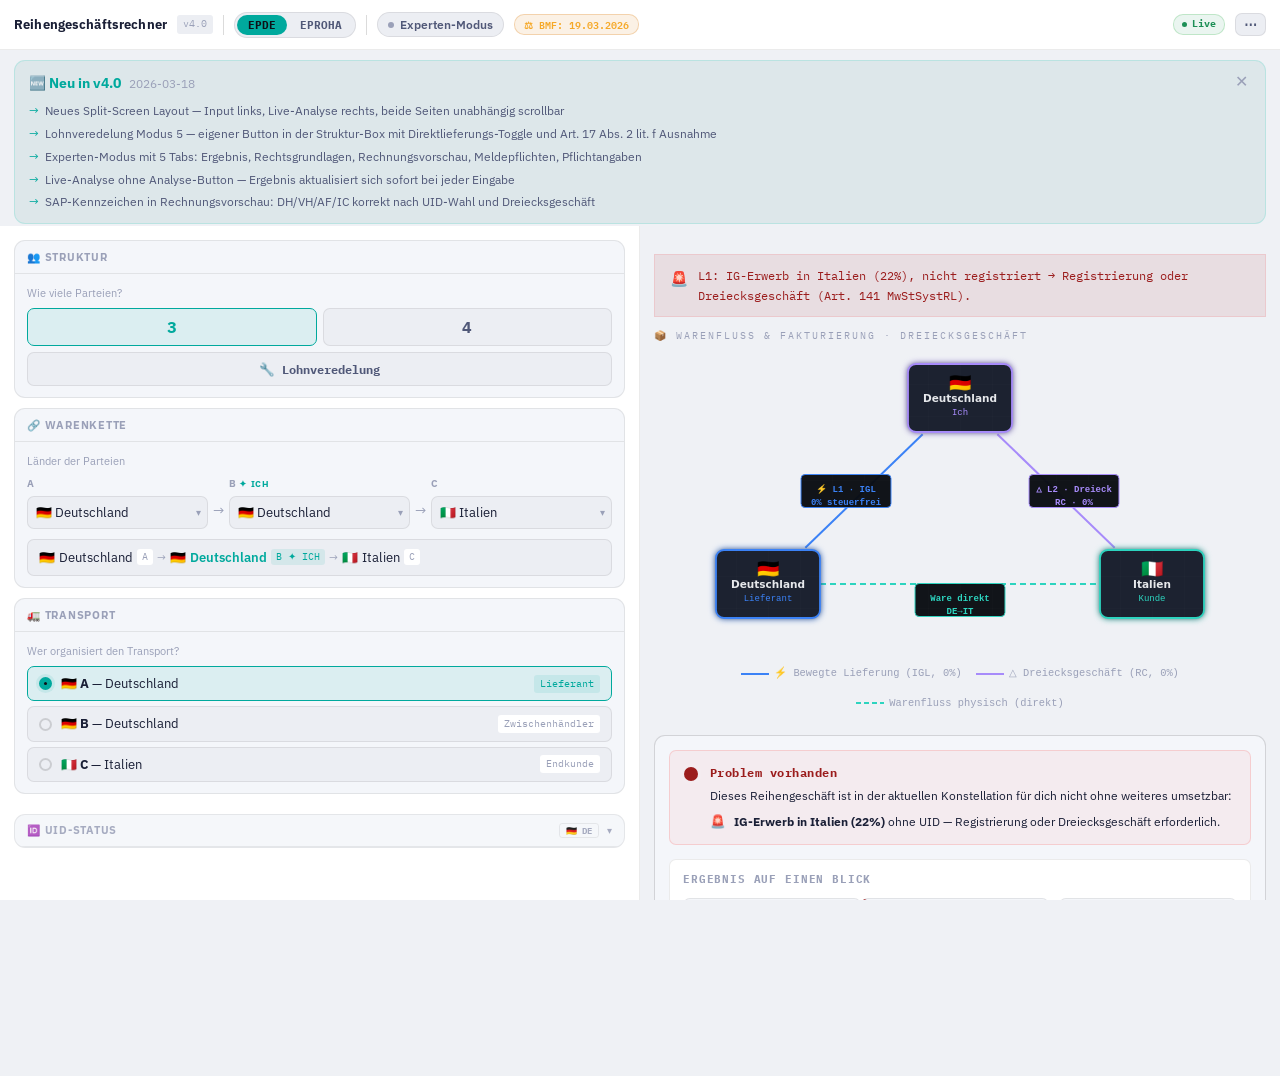
==== eu-vat-reihengeschaeftrechner/index.html @ d974687f "refactor: sync to ieeks.github.io/eu-vat-reihengeschaeftrechner instead of deploy repo" ====
<!DOCTYPE html>
<html lang="de" data-theme="light">
<head>
<meta charset="UTF-8">
<meta name="viewport" content="width=device-width, initial-scale=1.0, viewport-fit=cover">
<title>Reihengeschäftsrechner v4</title>
<link href="https://fonts.googleapis.com/css2?family=IBM+Plex+Mono:wght@400;500;600;700&family=IBM+Plex+Sans:wght@300;400;500;600;700&display=swap" rel="stylesheet">

<!-- v3.2 CSS compatibility layer -->



  <link rel="stylesheet" href="./assets/styles/app.css?v=dev">
</head>
<body>

<!-- ═══════════════════════════════════════════════════════════════════════
     HEADER
═══════════════════════════════════════════════════════════════════════ -->
<header>
  <span class="h-title">Reihengeschäftsrechner</span>
  <span class="h-ver" id="versionBadge">v4.0</span>
  <div class="h-div"></div>
  <div class="co-pill" id="companyPill">
    <button class="active" onclick="setCompany('EPDE',this)">EPDE</button>
    <button onclick="setCompany('EPROHA',this)">EPROHA</button>
  </div>
  <div class="h-div"></div>
  <button class="expert-toggle" id="expertToggle" onclick="toggleExpert()">
    <span class="expert-dot"></span>Experten-Modus
  </button>
  <span class="bmf-pill" id="bmfPill" title="BMF-Abgleich Quellenstand">⚖ BMF: …</span>
  <div class="h-spacer"></div>
  <div class="live-badge"><span class="live-dot"></span>Live</div>
  <div class="h-overflow-wrap">
    <button class="h-overflow-btn" onclick="toggleOverflowMenu()" title="Weitere Optionen" aria-haspopup="true" aria-expanded="false" id="overflowBtn">⋯</button>
    <div class="h-overflow-menu" id="overflowMenu" role="menu">
      <button class="h-overflow-item" onclick="toggleTheme();closeOverflow()" role="menuitem"><span>☀</span>Hell / Dunkel</button>
      <button class="h-overflow-item" onclick="shareLink();closeOverflow()" role="menuitem"><span>🔗</span>Link teilen</button>
      <button class="h-overflow-item" onclick="exportPDF();closeOverflow()" role="menuitem"><span>📄</span>PDF exportieren</button>
      <button class="h-overflow-item" onclick="toggleDevMode();closeOverflow()" role="menuitem" id="devModeBtn"><span>🏷</span>Dev Mode</button>
      <button class="h-overflow-item" onclick="openTests();closeOverflow()" role="menuitem"><span>⚙</span>Tests</button>
      <button class="h-overflow-item danger" onclick="resetAll();closeOverflow()" role="menuitem"><span>↺</span>Zurücksetzen</button>
    </div>
  </div>
</header>

<!-- Changelog banner -->
<div id="changelogBanner" style="display:none;padding:10px 14px 0;"></div>

<!-- ═══════════════════════════════════════════════════════════════════════
     APP — 50/50 SPLIT
═══════════════════════════════════════════════════════════════════════ -->
<!-- Bridge elements for v3.2 analyze() compatibility -->
<div id="result" style="display:none">
  <div id="resultContent"></div>
  <div id="resultContextBar" data-component="resultContextBar"></div>
</div>
<select id="s1" style="display:none"></select>
<select id="s2" style="display:none"></select>
<select id="s3" style="display:none"></select>
<select id="s4" style="display:none"></select>
<select id="dep" style="display:none"></select>
<select id="dest" style="display:none"></select>

<div class="app">

  <!-- ══ LEFT: INPUT ══════════════════════════════════════════════════════ -->
  <div class="pane-left">
    <div class="pane-left-scroll">

      <!-- Struktur -->
      <div class="sec" id="strukturSec" data-component="input.Structur">
        <div class="sec-hdr">👥 Struktur</div>
        <div class="sec-body">
          <div class="sub">Wie viele Parteien?</div>
          <div id="partyRow">
            <div style="display:flex;gap:6px;margin-bottom:6px;" id="partyTopRow">
              <button class="party-btn" id="partyBtn2" onclick="setParties(2,this)">2</button>
              <button class="party-btn active" id="partyBtn3" onclick="setParties(3,this)">3</button>
              <button class="party-btn" id="partyBtn4" onclick="setParties(4,this)">4</button>
            </div>
            <button class="party-btn" id="partyBtn5" onclick="setParties(5,this)" style="width:100%;font-size:0.78rem;">🔧 Lohnveredelung</button>
          </div>
          <!-- Me-Position (4P only, hidden by default) -->
          <div id="mePosSection" style="display:none;margin-top:10px;">
            <div class="sub">Meine Position in der Kette</div>
            <div class="me-pos-row">
              <button class="me-pos-btn active" data-pos="2" onclick="setMePos(this)">B · 1. Zwischenhändler</button>
              <button class="me-pos-btn" data-pos="3" onclick="setMePos(this)">C · 2. Zwischenhändler</button>
            </div>
          </div>
          <!-- EuG T-646/24 hint — now as info icon next to 4P button, not separate block -->
          <div id="eugHintBox" style="display:none;"></div>
        </div>
      </div>

      <!-- Warenkette -->
      <div class="sec" data-component="input.Warenkette">
        <div class="sec-hdr">🔗 Warenkette</div>
        <div class="sec-body">
          <div class="sub">Länder der Parteien</div>
          <div class="pickers-row" id="countryPickers"></div>
          <div class="chain-bar" id="chainBar"></div>
        </div>
      </div>

      <!-- Transport -->
      <div class="sec" data-component="input.Transport">
        <div class="sec-hdr">🚛 Transport</div>
        <div class="sec-body">
          <div class="sub">Wer organisiert den Transport?</div>
          <div class="transport-list" id="transportList"></div>
        </div>
      </div>

      <!-- UID Override (contextual, only when transport=middle) -->
      <div id="uidOverrideSection" style="display:none;" data-component="input.UidOverride">
        <!-- filled by renderUidOverride() -->
      </div>

      <!-- Analyse-Optionen (context-sensitive, no static options box) -->
      <div id="contextToggles" data-component="input.AnalyseOptionen"></div>

      <!-- Lohnveredelung panel (Modus 5 — shown when currentMode===5) -->
      <div id="lohnPanel" style="display:none;" data-component="input.Lohnveredelung">
        <div class="sec">
          <div class="sec-hdr">🔧 Lohnveredelung — Modus 5</div>
          <div class="sec-body">
            <div class="sub" style="margin-bottom:6px;">Rohmaterial → Converter (Veredelung) → Kunde</div>
            <div style="display:grid;grid-template-columns:1fr 1fr;gap:8px;margin-bottom:8px;">
              <div>
                <div class="sub" style="margin-bottom:4px;">Einkaufsland (Lieferant Rohmaterial)</div>
                <div style="position:relative;">
                  <span id="lohn-flag-sup" style="position:absolute;left:9px;top:50%;transform:translateY(-50%);font-size:1rem;pointer-events:none;z-index:1;"></span>
                  <select id="lohnSup" onchange="onLohnChange()" style="width:100%;padding:7px 10px 7px 32px;background:var(--surface-3);border:1px solid var(--border);border-radius:var(--r);color:var(--tx-1);font-size:0.8rem;appearance:none;outline:none;transition:border-color 0.15s;"></select>
                </div>
              </div>
              <div>
                <div class="sub" style="margin-bottom:4px;">Veredelungsland (Converter)</div>
                <div style="position:relative;">
                  <span id="lohn-flag-con" style="position:absolute;left:9px;top:50%;transform:translateY(-50%);font-size:1rem;pointer-events:none;z-index:1;"></span>
                  <select id="lohnCon" onchange="onLohnChange()" style="width:100%;padding:7px 10px 7px 32px;background:var(--surface-3);border:1px solid var(--border);border-radius:var(--r);color:var(--tx-1);font-size:0.8rem;appearance:none;outline:none;transition:border-color 0.15s;"></select>
                </div>
              </div>
            </div>
            <div id="lohnCusBlock" style="margin-bottom:10px;">
              <div class="sub" style="margin-bottom:4px;">Verkaufsland (Kunde)</div>
              <div style="position:relative;">
                <span id="lohn-flag-cus" style="position:absolute;left:9px;top:50%;transform:translateY(-50%);font-size:1rem;pointer-events:none;z-index:1;"></span>
                <select id="lohnCus" onchange="onLohnChange()" style="width:100%;padding:7px 10px 7px 32px;background:var(--surface-3);border:1px solid var(--border);border-radius:var(--r);color:var(--tx-1);font-size:0.8rem;appearance:none;outline:none;transition:border-color 0.15s;"></select>
              </div>
            </div>
            <div class="sub" style="margin-bottom:6px;">Liefert Lieferant direkt zum Converter? (kein Zwischenstopp bei mir)</div>
            <div style="display:grid;grid-template-columns:1fr 1fr;gap:8px;margin-bottom:10px;">
              <button id="lohnDirektBtn" class="party-btn active" onclick="setLohnDirekt(true)" style="font-size:0.78rem;padding:9px 8px;white-space:normal;line-height:1.3;">Ja · Direktlieferung</button>
              <button id="lohnUeberMichBtn" class="party-btn" onclick="setLohnDirekt(false)" style="font-size:0.78rem;padding:9px 8px;white-space:normal;line-height:1.3;">Nein · Ware läuft über mich</button>
            </div>
            <div class="sub" style="margin-bottom:6px;">Kommt die Ware nach Veredelung zurück zu dir? (Art. 17 Abs. 2 lit. f MwStSystRL)</div>
            <div style="display:grid;grid-template-columns:1fr 1fr;gap:8px;">
              <button id="lohnRueckJaBtn" class="party-btn active" onclick="setLohnRueck(true)" style="font-size:0.78rem;padding:9px 8px;white-space:normal;line-height:1.3;">Ja · Ware kommt zurück</button>
              <button id="lohnRueckNeinBtn" class="party-btn" onclick="setLohnRueck(false)" style="font-size:0.78rem;padding:9px 8px;white-space:normal;line-height:1.3;">Nein · Ware geht direkt zum Kunden</button>
            </div>
          </div>
        </div>
      </div>

      <!-- UID Status (reference, collapsible — moved to bottom) -->
      <div class="sec" id="uidSec" data-component="input.UidStatus">
        <button class="uid-hdr-btn" onclick="toggleUIDs()">
          <span class="uid-hdr-label">🆔 UID-Status</span>
          <span class="uid-hdr-chips" id="uidChips"></span>
          <span class="uid-chevron" id="uidChevron">▾</span>
        </button>
        <div class="uid-body" id="uidBody">
          <div class="uid-body-inner">
            <div id="uidList"></div>
            <div id="uidAllSection"></div>
          </div>
        </div>
      </div>

    </div>
  </div>

  <!-- ══ RIGHT: RESULT ════════════════════════════════════════════════════ -->
  <div class="pane-right">

    <!-- Tab bar (expert mode) -->
    <div class="pane-right-tabs" id="tabBar" style="display:none">
      <button class="tab-btn active" onclick="switchTab('basis',this)" role="tab">📋 Ergebnis</button>
      <button class="tab-btn" onclick="switchTab('begrundung',this)" role="tab">📝 Begründung & Recht</button>
      <button class="tab-btn" onclick="switchTab('invoice',this)" role="tab">📄 Rechnung & Pflichten</button>
      <button class="tab-btn" onclick="switchTab('melde',this)" role="tab">📅 Meldepflichten</button>
      <button class="tab-btn tab-btn-vergleich" id="tabBtnVergleich" onclick="switchTab('vergleich',this)" role="tab" style="display:none">⚖ Vergleich</button>
    </div>

    <div class="pane-right-body">
      <div class="tab-panel active" id="tab-basis"></div>
      <div class="tab-panel" id="tab-begrundung"></div>
      <div class="tab-panel" id="tab-invoice"></div>
      <div class="tab-panel" id="tab-melde"></div>
      <div class="tab-panel" id="tab-vergleich"></div>
    </div>

  </div>
</div>

<!-- ═══════════════════════════════════════════════════════════════════════
     TEST MODAL (reused from v3.2)
═══════════════════════════════════════════════════════════════════════ -->
<div id="testModal" style="display:none;position:fixed;inset:0;background:rgba(0,0,0,0.7);z-index:200;overflow-y:auto;">
  <div style="background:var(--surface);border:1px solid var(--border);border-radius:var(--r-lg);max-width:800px;margin:40px auto;padding:20px;">
    <div style="display:flex;align-items:center;justify-content:space-between;margin-bottom:16px;">
      <span style="font-weight:700;font-size:0.9rem;">⚙ Test-Panel</span>
      <button onclick="closeTests()" style="background:none;border:none;color:var(--tx-2);font-size:1.2rem;cursor:pointer;">✕</button>
    </div>
    <div style="display:flex;gap:8px;margin-bottom:14px;">
      <button class="h-btn" onclick="runSmokeTests()">▶ Smoke Tests</button>
      <button class="h-btn" onclick="runRenderTests()">▶ Render Tests</button>
      <button class="h-btn" onclick="runOutputTests()">▶ Output Tests</button>
      <button class="h-btn" onclick="runInvariantTests()">▶ Invarianten</button>
    </div>
    <div id="testOutput" style="font-family:var(--mono);font-size:0.72rem;color:var(--tx-2);max-height:500px;overflow-y:auto;"></div>
  </div>
</div>

<!-- ═══════════════════════════════════════════════════════════════════════
     VERGLEICH SWITCH MODAL
═══════════════════════════════════════════════════════════════════════ -->
<div id="vergleichSwitchModal" style="display:none;position:fixed;inset:0;background:rgba(0,0,0,0.55);z-index:200;align-items:center;justify-content:center;">
  <div style="background:var(--surface);border:1px solid var(--border-md);border-radius:var(--r-lg);max-width:420px;width:calc(100% - 32px);padding:22px;box-shadow:var(--shadow-3);">
    <div style="font-weight:700;font-size:0.85rem;margin-bottom:8px;">⚖ Szenario wechseln?</div>
    <div id="vergleichSwitchDesc" style="font-size:0.75rem;color:var(--tx-2);margin-bottom:18px;line-height:1.6;"></div>
    <div style="display:flex;gap:8px;justify-content:flex-end;">
      <button class="h-btn" onclick="closeVergleichModal()" style="background:none;">Abbrechen</button>
      <button class="h-btn" id="vergleichSwitchConfirm" style="background:var(--blue);color:#fff;border-color:var(--blue);">Wechseln &amp; neu berechnen</button>
    </div>
  </div>
</div>





<!-- ═══════════════════════════════════════════════════════════════════════
     PROPERTY TEST FRAMEWORK
     Aufruf: Tastenkombination Ctrl+Shift+T oder URL-Parameter ?test=1
     Testet steuerrechtliche Invarianten über alle EU-Länderkombinationen.
     ════════════════════════════════════════════════════════════════════ -->
<div id="testPanel" style="display:none; position:fixed; inset:0; z-index:9999;
  background:rgba(10,12,18,0.97); overflow:auto; font-family:'IBM Plex Mono',monospace;">
  <div style="max-width:900px; margin:0 auto; padding:32px 20px;">
    <div style="display:flex; align-items:center; justify-content:space-between; margin-bottom:24px;">
      <div>
        <div style="font-size:1.3rem; font-weight:700; color:#e2e8f0;">🧪 Property Test Suite</div>
        <div style="font-size:0.72rem; color:#64748b; margin-top:4px;">Steuerrechtliche Invarianten · EU Reihengeschäft Engine</div>
      </div>
      <button onclick="document.getElementById('testPanel').style.display='none'"
        style="background:#1e293b; border:1px solid #334155; color:#94a3b8; padding:8px 16px;
        border-radius:6px; cursor:pointer; font-family:inherit; font-size:0.8rem;">✕ Schließen</button>
    </div>
    <div style="display:flex; gap:10px; margin-bottom:20px; flex-wrap:wrap;">
      <button onclick="runAllTests()" id="testRunBtn"
        style="background:#3b82f6; border:none; color:#fff; padding:10px 20px;
        border-radius:6px; cursor:pointer; font-family:inherit; font-size:0.85rem; font-weight:600;">
        ▶ Alle Tests ausführen
      </button>
      <button onclick="runAllTests('EPDE')" 
        style="background:#1e293b; border:1px solid #334155; color:#94a3b8; padding:10px 16px;
        border-radius:6px; cursor:pointer; font-family:inherit; font-size:0.8rem;">
        EPDE only
      </button>
      <button onclick="runAllTests('EPROHA')"
        style="background:#1e293b; border:1px solid #334155; color:#94a3b8; padding:10px 16px;
        border-radius:6px; cursor:pointer; font-family:inherit; font-size:0.8rem;">
        EPROHA only
      </button>
      <button onclick="runSmokeTests()"
        style="background:#7c3aed; border:none; color:#fff; padding:10px 16px;
        border-radius:6px; cursor:pointer; font-family:inherit; font-size:0.8rem; font-weight:600;">
        📚 Lehrfall-Tests
      </button>
      <button onclick="runRenderTests()"
        style="background:#0e7490; border:none; color:#fff; padding:10px 16px;
        border-radius:6px; cursor:pointer; font-family:inherit; font-size:0.8rem; font-weight:600;">
        🔬 Render-Tests
      </button>
      <button onclick="runOutputTests()"
        style="background:#065f46; border:none; color:#fff; padding:10px 16px;
        border-radius:6px; cursor:pointer; font-family:inherit; font-size:0.8rem; font-weight:600;">
        🧩 Output-Tests
      </button>
      <div id="testProgress" style="display:none; align-items:center; gap:10px; color:#64748b; font-size:0.78rem;">
        <div id="testProgressBar" style="width:200px; height:6px; background:#1e293b; border-radius:3px; overflow:hidden;">
          <div id="testProgressFill" style="height:100%; width:0%; background:#3b82f6; transition:width 0.1s;"></div>
        </div>
        <span id="testProgressText">0 / 0</span>
      </div>
    </div>
    <div id="testSummary" style="display:none; padding:16px; border-radius:8px; margin-bottom:20px;
      font-size:0.85rem; font-weight:600;"></div>
    <div id="testResults" style="display:flex; flex-direction:column; gap:8px;"></div>
  </div>
</div>




  <script src="./assets/scripts/app.js?v=dev"></script>
</body>
</html>
---- eu-vat-reihengeschaeftrechner/assets/styles/app.css ----
/* ═══════════════════════════════════════════════════════════════════════
   SECTION A · Design Tokens — Dark Theme (default)
═══════════════════════════════════════════════════════════════════════ */
:root {
  color-scheme: dark;
  --bg:          #0d1117;
  --surface:     #161b22;
  --surface-2:   #1c2128;
  --surface-3:   #22272e;
  --raised:      #1c2128;
  --border:      rgba(255,255,255,0.07);
  --border-md:   rgba(255,255,255,0.13);
  --border-hi:   rgba(255,255,255,0.22);
  --tx-1:        #e6edf3;
  --tx-2:        #8b949e;
  --tx-3:        #484f58;
  --blue:        #818cf8;
  --blue-h:      #6d77e8;
  --blue-dim:    rgba(129,140,248,0.10);
  --blue-glow:   rgba(129,140,248,0.22);
  --teal:        #2dd4bf;
  --teal-dim:    rgba(45,212,191,0.10);
  --teal-b:      rgba(45,212,191,0.25);
  --violet:      #c084fc;
  --violet-dim:  rgba(192,132,252,0.10);
  --amber:       #f5a827;
  --amber-dim:   rgba(245,168,39,0.10);
  --green:       #3fb950;
  --green-dim:   rgba(63,185,80,0.10);
  --red:         #f85149;
  --red-dim:     rgba(248,81,73,0.10);
  --shadow-1:    0 1px 3px rgba(0,0,0,0.3);
  --shadow-2:    0 4px 12px rgba(0,0,0,0.4);
  --shadow-3:    0 12px 32px rgba(0,0,0,0.5);
  --sap-badge-bg:     rgba(245,168,39,0.10);
  --sap-badge-color:  #f5a827;
  --sap-badge-border: rgba(245,168,39,0.35);
  --mono: 'IBM Plex Mono', monospace;
  --sans: 'IBM Plex Sans', sans-serif;
  --r:    7px;
  --r-lg: 11px;
  --hdr:  50px;
}

:root[data-theme="light"] {
  color-scheme: light;
  --bg:        #EFF1F5;
  --surface:   #FFFFFF;
  --surface-2: #F4F6FA;
  --surface-3: #ECEEF3;
  --raised:    #FFFFFF;
  --border:    rgba(0,0,0,0.08);
  --border-md: rgba(0,0,0,0.14);
  --border-hi: rgba(0,0,0,0.22);
  --tx-1: #1A1F36;
  --tx-2: #505878;
  --tx-3: #9AA0B8;
  --blue:      #4355A1;
  --blue-h:    #364490;
  --blue-dim:  rgba(67,85,161,0.09);
  --blue-glow: rgba(67,85,161,0.18);
  --teal:      #00A99D;
  --teal-dim:  rgba(0,169,157,0.10);
  --teal-b:    rgba(0,169,157,0.25);
  --violet:    #C0278E;
  --violet-dim:rgba(192,39,142,0.09);
  --amber:     #F5A827;
  --amber-dim: rgba(245,168,39,0.10);
  --green:     #1D8F56;
  --green-dim: rgba(29,143,86,0.09);
  --red:       #9B1C1C;
  --red-dim:   rgba(155,28,28,0.09);
  --shadow-1:  0 1px 3px rgba(0,0,0,0.07), 0 1px 2px rgba(0,0,0,0.04);
  --shadow-2:  0 4px 12px rgba(0,0,0,0.09), 0 1px 3px rgba(0,0,0,0.05);
  --shadow-3:  0 12px 32px rgba(0,0,0,0.11), 0 4px 10px rgba(0,0,0,0.06);
  --sap-badge-bg:     rgba(67,85,161,0.10);
  --sap-badge-color:  #4355A1;
  --sap-badge-border: rgba(67,85,161,0.35);
}

/* ═══════════════════════════════════════════════════════════════════════
   SECTION B · Reset & Base
═══════════════════════════════════════════════════════════════════════ */
* { box-sizing: border-box; margin: 0; padding: 0; }
html, body { height: 100% !important; overflow: hidden !important; }
body { padding: 0 !important; min-height: unset !important; }
body {
  font-family: var(--sans);
  background: var(--bg);
  color: var(--tx-1);
  font-size: 13px;
  line-height: 1.5;
}
button { font-family: var(--sans); cursor: pointer; }
select { font-family: var(--sans); }
a { color: var(--teal); text-decoration: none; }

/* Scrollbars */
::-webkit-scrollbar { width: 4px; height: 4px; }
::-webkit-scrollbar-track { background: transparent; }
::-webkit-scrollbar-thumb { background: var(--border-md); border-radius: 2px; }

/* Animations */
.fade { animation: fadeUp 0.18s ease; }
@keyframes fadeUp { from{opacity:0;transform:translateY(3px)}to{opacity:1;transform:translateY(0)} }

/* ═══════════════════════════════════════════════════════════════════════
   SECTION C · Header
═══════════════════════════════════════════════════════════════════════ */
header {
  height: var(--hdr);
  background: var(--surface);
  border-bottom: 1px solid var(--border);
  display: flex; align-items: center;
  padding: 0 14px; gap: 10px;
  position: relative; z-index: 50; flex-shrink: 0;
}
.h-logo {
  width: 26px; height: 26px;
  background: linear-gradient(135deg, var(--teal) 0%, var(--blue) 100%);
  border-radius: 6px;
  display: flex; align-items: center; justify-content: center;
  font-size: 12px; flex-shrink: 0;
}
.h-title { font-size: 0.84rem; font-weight: 700; letter-spacing: 0.01em; white-space: nowrap; }
.h-ver {
  font-family: var(--mono); font-size: 0.62rem; color: var(--tx-3);
  background: var(--surface-3); padding: 2px 6px; border-radius: 3px;
}
.h-div { width: 1px; height: 20px; background: var(--border-md); flex-shrink: 0; }
.h-spacer { flex: 1; }

/* Company pill */
.co-pill {
  display: flex; background: var(--surface-3);
  border: 1px solid var(--border); border-radius: 20px; padding: 2px; gap: 2px;
}
.co-pill button {
  background: none; border: none; color: var(--tx-2);
  font-family: var(--mono); font-size: 0.68rem; font-weight: 700;
  padding: 3px 11px; border-radius: 16px; transition: all 0.15s;
}
.co-pill button.active { background: var(--teal); color: #0d1117; }

/* Icon buttons in header */
.h-btn {
  background: var(--surface-3); border: 1px solid var(--border);
  border-radius: var(--r); color: var(--tx-2);
  font-size: 0.72rem; font-weight: 600; padding: 4px 10px;
  display: flex; align-items: center; gap: 5px;
  transition: all 0.15s; white-space: nowrap;
}
.h-btn:hover { border-color: var(--border-md); color: var(--tx-1); }
.h-btn.active { background: var(--blue-dim); border-color: rgba(129,140,248,0.4); color: var(--blue); }
.h-btn.danger:hover { border-color: var(--red); color: var(--red); }

/* Expert toggle */
.expert-toggle {
  display: flex; align-items: center; gap: 6px;
  padding: 4px 10px; background: var(--surface-3);
  border: 1px solid var(--border); border-radius: 20px;
  font-size: 0.72rem; font-weight: 600; color: var(--tx-2);
  transition: all 0.2s;
}
.expert-toggle:hover { border-color: var(--border-md); color: var(--tx-1); }
.expert-toggle.active { background: var(--blue-dim); border-color: rgba(129,140,248,0.4); color: var(--blue); }
.expert-dot { width: 6px; height: 6px; border-radius: 50%; background: var(--tx-3); transition: background 0.2s; }
.expert-toggle.active .expert-dot { background: var(--blue); }

/* Live badge */
.live-badge {
  display: flex; align-items: center; gap: 5px;
  font-family: var(--mono); font-size: 0.6rem; font-weight: 700;
  color: var(--green); background: var(--green-dim);
  border: 1px solid rgba(63,185,80,0.25); padding: 2px 8px; border-radius: 10px;
}
.live-dot { width: 5px; height: 5px; border-radius: 50%; background: var(--green); animation: blink 2s infinite; }

/* BMF-Abgleich pill */
.bmf-pill {
  display: flex; align-items: center; gap: 5px;
  font-family: var(--mono); font-size: 0.6rem; font-weight: 600;
  color: var(--amber, #d97706); background: rgba(217,119,6,0.1);
  border: 1px solid rgba(217,119,6,0.25); padding: 2px 9px; border-radius: 10px;
  white-space: nowrap;
}

/* Header overflow menu */
.h-overflow-wrap { position: relative; }
.h-overflow-btn {
  background: var(--surface-3); border: 1px solid var(--border);
  border-radius: var(--r); color: var(--tx-2);
  font-size: 0.82rem; font-weight: 700; padding: 4px 8px;
  display: flex; align-items: center; transition: all 0.15s; cursor: pointer;
  line-height: 1;
}
.h-overflow-btn:hover { border-color: var(--border-md); color: var(--tx-1); }
.h-overflow-menu {
  display: none; position: absolute; right: 0; top: calc(100% + 6px);
  background: var(--surface-2); border: 1px solid var(--border-md);
  border-radius: var(--r-lg); padding: 4px; min-width: 170px;
  box-shadow: 0 8px 24px rgba(0,0,0,0.25); z-index: 100;
  flex-direction: column; gap: 1px;
}
.h-overflow-menu.open { display: flex; }
.h-overflow-item {
  background: none; border: none; color: var(--tx-2);
  font-size: 0.72rem; font-weight: 600; padding: 8px 12px;
  display: flex; align-items: center; gap: 8px; border-radius: var(--r);
  transition: all 0.12s; cursor: pointer; text-align: left; width: 100%;
}
.h-overflow-item:hover { background: var(--surface-3); color: var(--tx-1); }
.h-overflow-item.danger:hover { color: var(--red); }


/* ── Dev Overlay — Komponenten-Labels ──────────────────────────────────── */
[data-dev="true"] [data-component] {
  outline: 1px dashed rgba(129,140,248,0.4);
  outline-offset: 2px;
}
[data-dev="true"] [data-component]:hover {
  outline: 1.5px solid var(--blue);
  outline-offset: 2px;
}
#dev-tooltip {
  position: fixed;
  background: var(--blue, #818cf8);
  color: #fff;
  font-family: var(--mono, monospace);
  font-size: 10px;
  font-weight: 600;
  line-height: 1;
  padding: 3px 7px;
  border-radius: 3px;
  white-space: nowrap;
  z-index: 99999;
  pointer-events: none;
  display: none;
}

/* EuG tooltip icon */
.eug-tooltip-icon {
  display: inline-flex; align-items: center; justify-content: center;
  width: 18px; height: 18px; font-size: 0.65rem; font-style: normal;
  color: var(--violet, #8b5cf6); background: rgba(139,92,246,0.1);
  border: 1px solid rgba(139,92,246,0.25); border-radius: 50%;
  cursor: help; position: absolute; top: -4px; right: -6px;
  font-weight: 700; z-index: 2;
}
@keyframes blink { 0%,100%{opacity:1}50%{opacity:.3} }

/* ═══════════════════════════════════════════════════════════════════════
   SECTION D · Layout — 50/50 Split
═══════════════════════════════════════════════════════════════════════ */
.app {
  display: flex !important;
  height: calc(100vh - var(--hdr)) !important;
  overflow: hidden !important;
  min-height: 0 !important;
}

/* LEFT */
.pane-left {
  width: 50%; min-width: 320px;
  border-right: 1px solid var(--border);
  background: var(--surface);
  display: flex !important; flex-direction: column !important; overflow: hidden !important;
  min-height: 0 !important;
}
.pane-left-scroll {
  flex: 1 !important; overflow-y: auto !important; padding: 14px;
  display: flex !important; flex-direction: column !important; gap: 10px;
  min-height: 0 !important;
  overscroll-behavior: contain;
  -webkit-overflow-scrolling: touch;
}

/* RIGHT */
.pane-right {
  flex: 1; display: flex; flex-direction: column;
  background: var(--bg); overflow: hidden;
}
.pane-right-tabs {
  display: flex; align-items: center;
  padding: 0 14px; border-bottom: 1px solid var(--border);
  background: var(--surface); height: 38px; flex-shrink: 0; gap: 2px;
}
.tab-btn {
  background: none; border: none; border-bottom: 2px solid transparent;
  color: var(--tx-3); font-size: 0.7rem; font-weight: 600;
  padding: 0 11px; height: 100%; transition: all 0.15s;
  display: flex; align-items: center; gap: 5px; letter-spacing: 0.03em;
}
.tab-btn:hover { color: var(--tx-2); }
.tab-btn.active { color: var(--tx-1); border-bottom-color: var(--teal); }
.tab-btn-vergleich { color: var(--violet); }
.tab-btn-vergleich:hover { color: var(--violet); opacity: 0.8; }
.tab-btn-vergleich.active { color: var(--violet); border-bottom-color: var(--violet); }
.pane-right-body {
  flex: 1; overflow-y: auto; padding: 14px;
  display: flex; flex-direction: column; gap: 10px;
}
.tab-panel { display: none; flex-direction: column; gap: 10px; }
.tab-panel.active { display: flex; }

/* ═══════════════════════════════════════════════════════════════════════
   SECTION E · Input Sections
═══════════════════════════════════════════════════════════════════════ */
.sec {
  background: var(--surface-2); border: 1px solid var(--border);
  border-radius: var(--r-lg); overflow: hidden;
}
.sec-hdr {
  padding: 8px 12px; border-bottom: 1px solid var(--border);
  display: flex; align-items: center; gap: 7px;
  font-size: 0.67rem; font-weight: 700;
  color: var(--tx-3); letter-spacing: 0.07em; text-transform: uppercase;
}
.sec-body { padding: 11px 12px; }
.sub { font-size: 0.68rem; color: var(--tx-3); margin-bottom: 7px; }

/* Party buttons */
.party-row { display: flex; gap: 6px; }
.party-btn {
  flex: 1; background: var(--surface-3);
  border: 1px solid var(--border); border-radius: var(--r);
  color: var(--tx-2); font-family: var(--mono);
  font-size: 1rem; font-weight: 700; padding: 8px 0;
  transition: all 0.15s; text-align: center;
}
.party-btn:hover { color: var(--tx-1); border-color: var(--border-md); }
.party-btn.active { background: var(--teal-dim); border-color: var(--teal); color: var(--teal); }

/* Country pickers */
.pickers-row { display: flex; align-items: flex-end; gap: 5px; }
.picker { flex: 1; }
.picker label {
  display: block; font-size: 0.62rem; font-weight: 700;
  color: var(--tx-3); letter-spacing: 0.07em; text-transform: uppercase; margin-bottom: 4px;
}
.picker-wrap { position: relative; }
.picker-wrap select {
  width: 100%; background: var(--surface-3);
  border: 1px solid var(--border); border-radius: var(--r);
  color: var(--tx-1); font-size: 0.8rem;
  padding: 7px 24px 7px 8px; appearance: none; outline: none;
  transition: border-color 0.15s;
}
.picker-wrap select:focus { border-color: var(--teal); }
.picker-wrap::after {
  content:'▾'; position: absolute; right: 7px; bottom: 8px;
  color: var(--tx-3); font-size: 0.65rem; pointer-events: none;
}

/* Typeahead country picker */
.picker-wrap.typeahead select { display: none; }
.picker-wrap.typeahead::after { display: none; }
.ta-input {
  width: 100%; background: var(--surface-3);
  border: 1px solid var(--border); border-radius: var(--r);
  color: var(--tx-1); font-size: 0.8rem;
  padding: 7px 24px 7px 8px; outline: none;
  transition: border-color 0.15s; box-sizing: border-box;
}
.ta-input:focus { border-color: var(--teal); }
.ta-input::placeholder { color: var(--tx-3); }
.ta-dropdown {
  display: none; position: absolute; left: 0; right: 0; top: 100%;
  background: var(--surface-2); border: 1px solid var(--border-md);
  border-radius: var(--r); max-height: 200px; overflow-y: auto;
  z-index: 80; box-shadow: 0 6px 16px rgba(0,0,0,0.25); margin-top: 2px;
}
.ta-dropdown.open { display: block; }
.ta-option {
  padding: 6px 10px; font-size: 0.78rem; color: var(--tx-1);
  cursor: pointer; display: flex; align-items: center; gap: 6px;
}
.ta-option:hover, .ta-option.active { background: var(--surface-3); }
.ta-option .ta-code { font-family: var(--mono); font-size: 0.62rem; color: var(--tx-3); min-width: 22px; }
.picker-arrow { color: var(--tx-3); font-size: 0.9rem; padding-bottom: 8px; flex-shrink: 0; }

/* Chain bar */
.chain-bar {
  margin-top: 10px; background: var(--surface-3);
  border: 1px solid var(--border); border-radius: var(--r);
  padding: 8px 11px; display: flex; align-items: center; gap: 4px; flex-wrap: wrap;
}
.cp-item { display: flex; align-items: center; gap: 4px; font-size: 0.8rem; }
.cp-item .lbl {
  font-family: var(--mono); font-size: 0.6rem; color: var(--tx-3);
  background: var(--surface); padding: 1px 5px; border-radius: 3px;
}
.cp-item.is-me .lbl { color: var(--teal); background: var(--teal-dim); }
.cp-item.is-me .cname { color: var(--teal); font-weight: 600; }
.cp-arrow { color: var(--tx-3); font-size: 0.7rem; }

/* Transport */
.transport-list { display: flex; flex-direction: column; gap: 5px; }
.t-opt {
  display: flex; align-items: center; gap: 9px;
  padding: 7px 11px; background: var(--surface-3);
  border: 1px solid var(--border); border-radius: var(--r);
  cursor: pointer; transition: all 0.15s; font-size: 0.8rem;
}
.t-opt:hover { border-color: var(--border-md); }
.t-opt.active { background: var(--teal-dim); border-color: var(--teal); }
.radio {
  width: 13px; height: 13px; border-radius: 50%;
  border: 2px solid var(--border-md); flex-shrink: 0;
  display: flex; align-items: center; justify-content: center; transition: all 0.15s;
}
.t-opt.active .radio { border-color: var(--teal); background: var(--teal); box-shadow: 0 0 0 3px var(--teal-dim); }
.t-opt.active .radio::after { content:''; width:3px;height:3px;background:#0d1117;border-radius:50%; }
.t-label { flex: 1; }
.t-role {
  font-family: var(--mono); font-size: 0.6rem; color: var(--tx-3);
  background: var(--surface); padding: 2px 6px; border-radius: 3px;
}
.t-opt.active .t-role { color: var(--teal); background: var(--teal-dim); }

.transport-list-4p { gap: 4px; }
.transport-list-4p .t-opt {
  padding: 6px 10px;
  min-height: 44px;
}
.transport-list-4p .radio {
  width: 12px;
  height: 12px;
}
.transport-list-4p .t-label {
  font-size: 0.76rem;
}
.transport-list-4p .t-role {
  font-size: 0.56rem;
  padding: 2px 5px;
}

/* UID collapsible */
.uid-hdr-btn {
  width: 100%; background: none; border: none;
  display: flex; align-items: center; gap: 8px;
  padding: 8px 12px; cursor: pointer; border-bottom: 1px solid var(--border);
  transition: background 0.15s;
}
.uid-hdr-btn:hover { background: rgba(255,255,255,0.02); }
#uidSec { opacity: 0.88; }
.uid-hdr-label {
  flex: 1; display: flex; align-items: center; gap: 7px;
  font-size: 0.67rem; font-weight: 700;
  color: var(--tx-3); letter-spacing: 0.07em; text-transform: uppercase;
}
.uid-hdr-chips { display: flex; gap: 4px; flex-wrap: wrap; }
.uid-hdr-chip {
  font-family: var(--mono); font-size: 0.56rem; font-weight: 700;
  padding: 1px 6px; border-radius: 3px;
  background: transparent; color: var(--tx-3); border: 1px solid var(--border);
}
.uid-hdr-chip.miss { background: transparent; color: var(--amber); border-color: rgba(245,168,39,0.2); }
.uid-chevron { color: var(--tx-3); font-size: 0.6rem; transition: transform 0.2s; }
.uid-chevron.open { transform: rotate(180deg); }
.uid-body { overflow: hidden; max-height: 0; transition: max-height 0.25s ease; }
.uid-body.open { max-height: 700px; }
.uid-body-inner { padding: 10px 12px; display: flex; flex-direction: column; gap: 5px; }
.uid-all-label {
  font-size: 0.6rem; font-weight: 700; color: var(--tx-3);
  text-transform: uppercase; letter-spacing: 0.07em; margin-bottom: 4px; padding: 0 2px;
}
.uid-all-item {
  display: flex; align-items: center; gap: 7px;
  padding: 6px 9px; background: var(--surface-3);
  border: 1px solid var(--border); border-radius: var(--r); font-size: 0.75rem;
}
.uid-all-item.active-uid { border-color: rgba(45,212,191,0.3); background: var(--teal-dim); }
.uid-all-country { display: flex; align-items: center; gap: 5px; color: var(--tx-2); min-width: 90px; }
.uid-all-item.active-uid .uid-all-country { color: var(--tx-1); }
.uid-all-val { font-family: var(--mono); font-size: 0.62rem; color: var(--teal); }
.uid-miss { font-family: var(--mono); font-size: 0.62rem; color: var(--amber); background: var(--amber-dim); padding: 2px 6px; border-radius: 3px; }
.uid-active-tag {
  margin-left: auto; font-family: var(--mono); font-size: 0.58rem; font-weight: 700;
  padding: 1px 6px; border-radius: 3px; background: var(--teal); color: #0d1117;
}

/* UID Override block */
.uid-override-block {
  background: var(--surface-2); border: 1px solid var(--border);
  border-radius: var(--r-lg); overflow: hidden;
}
.uid-override-hdr {
  padding: 8px 12px; border-bottom: 1px solid var(--border);
  font-size: 0.67rem; font-weight: 700; color: var(--amber);
  letter-spacing: 0.07em; text-transform: uppercase;
  display: flex; align-items: center; gap: 7px;
}
.uid-override-body { padding: 10px 12px; display: flex; flex-direction: column; gap: 5px; }
.uid-opt {
  display: flex; align-items: center; gap: 9px;
  padding: 7px 11px; background: var(--surface-3);
  border: 1px solid var(--border); border-radius: var(--r);
  cursor: pointer; transition: all 0.15s; font-size: 0.8rem;
}
.uid-opt:hover { border-color: var(--border-md); }
.uid-opt.active { background: var(--amber-dim); border-color: rgba(245,168,39,0.35); }
.uid-opt-val { font-family: var(--mono); font-size: 0.65rem; color: var(--amber); margin-left: auto; }

/* Context toggles */
.ctx-toggle-group { background: var(--surface-2); border: 1px solid var(--border); border-radius: var(--r-lg); overflow: hidden; }
.ctx-toggle-hdr { padding: 8px 12px; border-bottom: 1px solid var(--border); font-size: 0.67rem; font-weight: 700; color: var(--tx-3); letter-spacing: 0.07em; text-transform: uppercase; display: flex; align-items: center; gap: 7px; }
.ctx-toggle-list { padding: 8px; display: flex; flex-direction: column; gap: 5px; }
.ctx-item {
  display: flex; align-items: center; gap: 9px;
  padding: 7px 11px; background: var(--surface-3);
  border: 1px solid var(--border); border-radius: var(--r);
  cursor: pointer; transition: all 0.15s; font-size: 0.8rem; color: var(--tx-2);
}
.ctx-item:hover { color: var(--tx-1); border-color: var(--border-md); }
.ctx-item.active { color: var(--tx-1); border-color: rgba(45,212,191,0.3); background: var(--teal-dim); }
.ctx-item input { display: none; }
.ctx-chk {
  width: 14px; height: 14px; border: 1.5px solid var(--border-md);
  border-radius: 4px; flex-shrink: 0;
  display: flex; align-items: center; justify-content: center; transition: all 0.15s;
}
.ctx-item.active .ctx-chk { background: var(--teal); border-color: var(--teal); }
.ctx-item.active .ctx-chk::after { content:'✓'; font-size: 0.55rem; color: #0d1117; font-weight: 900; }
.ctx-tag { margin-left: auto; font-family: var(--mono); font-size: 0.58rem; padding: 1px 6px; border-radius: 3px; color: var(--tx-3); background: var(--surface); border: 1px solid var(--border); }
.ctx-item.active .ctx-tag { color: var(--teal); background: rgba(45,212,191,0.08); border-color: rgba(45,212,191,0.2); }

/* Lohnveredelung panel */
.lohn-panel { background: var(--surface-2); border: 1px solid rgba(129,140,248,0.25); border-radius: var(--r-lg); overflow: hidden; animation: fadeUp 0.2s ease; }
.lohn-panel-hdr { padding: 9px 12px; border-bottom: 1px solid rgba(129,140,248,0.15); background: var(--blue-dim); display: flex; align-items: center; gap: 7px; font-size: 0.72rem; font-weight: 700; color: var(--blue); }
.lohn-panel-body { padding: 12px; display: flex; flex-direction: column; gap: 8px; }
.lohn-field label { display: block; font-size: 0.62rem; font-weight: 700; color: var(--tx-3); letter-spacing: 0.07em; text-transform: uppercase; margin-bottom: 4px; }
.lohn-field select { width: 100%; background: var(--surface-3); border: 1px solid var(--border); border-radius: var(--r); color: var(--tx-1); font-size: 0.8rem; padding: 7px 10px; outline: none; transition: border-color 0.15s; appearance: none; }
.lohn-field select:focus { border-color: var(--blue); }

/* Me-position (4P) */
.me-pos-row { display: flex; gap: 6px; }
.me-pos-btn {
  flex: 1; background: var(--surface-3); border: 1px solid var(--border);
  border-radius: var(--r); color: var(--tx-2); font-size: 0.75rem; font-weight: 600;
  padding: 7px 8px; text-align: center; transition: all 0.15s;
}
.me-pos-btn:hover { color: var(--tx-1); border-color: var(--border-md); }
.me-pos-btn.active { background: var(--teal-dim); border-color: var(--teal); color: var(--teal); }

/* ═══════════════════════════════════════════════════════════════════════
   SECTION F · Result Cards
═══════════════════════════════════════════════════════════════════════ */

/* Moving supply */
.mov-card { background: var(--surface); border: 1px solid rgba(45,212,191,0.2); border-radius: var(--r-lg); overflow: hidden; }
.mov-hdr { padding: 10px 14px; background: var(--teal-dim); border-bottom: 1px solid rgba(45,212,191,0.15); display: flex; align-items: center; gap: 9px; }
.mov-icon { width: 26px; height: 26px; background: var(--teal); border-radius: 6px; display: flex; align-items: center; justify-content: center; font-size: 0.8rem; color: #0d1117; flex-shrink: 0; }
.mov-lbl { font-size: 0.75rem; font-weight: 700; color: var(--teal); }
.mov-route { font-family: var(--mono); font-size: 0.65rem; color: var(--tx-2); margin-top: 1px; }
.mov-badge { margin-left: auto; font-family: var(--mono); font-size: 0.62rem; font-weight: 700; padding: 3px 9px; border-radius: 10px; background: var(--teal-dim); color: var(--teal); border: 1px solid rgba(45,212,191,0.25); }
.mov-body { padding: 11px 14px; display: flex; flex-direction: column; gap: 6px; }
.irow { display: flex; align-items: center; gap: 8px; font-size: 0.78rem; }
.irow .ico { font-size: 0.8rem; width: 16px; text-align: center; }
.irow .k { color: var(--tx-3); min-width: 95px; font-size: 0.72rem; }
.irow .v { color: var(--tx-1); font-weight: 500; }
.v.ok { color: var(--green); } .v.warn { color: var(--amber); } .v.err { color: var(--red); }

/* Supply cards */
.supply-list { display: flex; flex-direction: column; gap: 6px; }
.sc { background: var(--surface); border: 1px solid var(--border); border-radius: var(--r-lg); overflow: hidden; transition: border-color 0.15s; }
.sc:hover { border-color: var(--border-md); }
.sc-hdr { padding: 8px 12px; display: flex; align-items: center; gap: 8px; border-bottom: 1px solid var(--border); }
.sc-num { font-family: var(--mono); font-size: 0.65rem; font-weight: 700; color: var(--tx-3); background: var(--surface-3); padding: 2px 6px; border-radius: 3px; }
.sc-route { flex: 1; display: flex; align-items: center; gap: 5px; font-size: 0.8rem; font-weight: 500; flex-wrap: wrap; }
.me-tag { font-family: var(--mono); font-size: 0.58rem; font-weight: 700; color: var(--teal); background: var(--teal-dim); padding: 1px 5px; border-radius: 3px; }
.sc-type { font-family: var(--mono); font-size: 0.6rem; font-weight: 700; padding: 2px 8px; border-radius: 10px; }
.type-mov { background: var(--teal-dim); color: var(--teal); border: 1px solid rgba(45,212,191,0.2); }
.type-rst { background: var(--surface-3); color: var(--tx-3); border: 1px solid var(--border); }
.sc-body { padding: 9px 12px; display: flex; align-items: center; gap: 8px; flex-wrap: wrap; }
.treat { font-size: 0.8rem; font-weight: 500; flex: 1; }
.treat.ok { color: var(--green); } .treat.warn { color: var(--amber); } .treat.err { color: var(--red); } .treat.dom { color: var(--blue); }

/* SAP chips inline */
.sap-inline { display: flex; gap: 4px; flex-wrap: wrap; }
.sap-chip { font-family: var(--mono); font-size: 0.65rem; font-weight: 700; padding: 2px 8px; border-radius: 4px; border: 1px solid var(--sap-badge-border); background: var(--sap-badge-bg); color: var(--sap-badge-color); display: flex; align-items: center; gap: 3px; }
.sap-chip .cl { font-weight: 400; color: var(--tx-3); font-size: 0.58rem; }

/* SAP summary block */
.sap-block { background: var(--surface); border: 1px solid var(--border); border-radius: var(--r-lg); overflow: hidden; }
.sap-hdr { padding: 8px 13px; border-bottom: 1px solid var(--border); display: flex; align-items: center; gap: 7px; font-size: 0.67rem; font-weight: 700; color: var(--amber); letter-spacing: 0.05em; text-transform: uppercase; }
.sap-rows { padding: 9px 13px; display: flex; flex-direction: column; gap: 6px; }
.sap-row { display: flex; align-items: center; gap: 8px; padding: 7px 10px; background: var(--surface-2); border: 1px solid var(--border); border-radius: var(--r); }
.sr-ln { font-family: var(--mono); font-size: 0.65rem; font-weight: 700; color: var(--tx-3); width: 20px; }
.sr-rt { flex: 1; font-size: 0.75rem; color: var(--tx-2); display: flex; align-items: center; gap: 5px; }
.sr-role { font-size: 0.62rem; color: var(--tx-3); margin-left: 4px; }

/* Triangle / reg / hint blocks */
.tri-block { background: var(--surface); border: 1px solid rgba(129,140,248,0.25); border-radius: var(--r-lg); padding: 11px 13px; display: flex; align-items: center; gap: 11px; }
.tri-ico { width: 28px; height: 28px; background: var(--blue-dim); border-radius: var(--r); display: flex; align-items: center; justify-content: center; font-size: 0.9rem; flex-shrink: 0; }
.tri-txt .tri-t { font-weight: 700; font-size: 0.82rem; color: var(--blue); margin-bottom: 2px; }
.tri-txt .tri-s { font-size: 0.75rem; color: var(--tx-2); }
.tri-badge { margin-left: auto; font-family: var(--mono); font-size: 0.6rem; font-weight: 700; padding: 3px 9px; border-radius: 10px; background: var(--blue-dim); color: var(--blue); border: 1px solid rgba(129,140,248,0.25); white-space: nowrap; }

.reg-block { background: var(--red-dim); border: 1px solid rgba(248,81,73,0.25); border-radius: var(--r-lg); padding: 11px 13px; display: flex; align-items: center; gap: 11px; }
.reg-ico { width: 28px; height: 28px; background: rgba(248,81,73,0.12); border-radius: var(--r); display: flex; align-items: center; justify-content: center; font-size: 0.9rem; flex-shrink: 0; }
.reg-txt .reg-t { font-weight: 700; font-size: 0.82rem; color: var(--red); margin-bottom: 2px; }
.reg-txt .reg-s { font-size: 0.75rem; color: var(--tx-2); }
.reg-badge { margin-left: auto; font-family: var(--mono); font-size: 0.6rem; font-weight: 700; padding: 3px 9px; border-radius: 10px; background: rgba(248,81,73,0.12); color: var(--red); border: 1px solid rgba(248,81,73,0.25); white-space: nowrap; }

.hint-block { background: var(--surface); border: 1px solid var(--border); border-radius: var(--r-lg); overflow: hidden; }
.hint-row { display: flex; align-items: flex-start; gap: 10px; padding: 10px 13px; border-bottom: 1px solid var(--border); font-size: 0.78rem; }
.hint-row:last-child { border-bottom: none; }
.hint-row .hi { font-size: 0.9rem; flex-shrink: 0; margin-top: 1px; }
.hint-row .ht { color: var(--tx-2); line-height: 1.55; }
.hint-row .ht strong { color: var(--tx-1); }
.hint-ok   { background: rgba(63,185,80,0.04); }
.hint-warn { background: rgba(245,168,39,0.04); }
.hint-info { background: transparent; }
.hint-reg  { background: rgba(248,81,73,0.04); }

/* rH() helper output — reuses hint styles */
.rh { display: flex; align-items: flex-start; gap: 10px; padding: 10px 13px; font-size: 0.78rem; }
.rh .rh-ico { font-size: 0.9rem; flex-shrink: 0; margin-top: 1px; }
.rh .rh-txt { color: var(--tx-2); line-height: 1.55; }
.rh .rh-txt strong { color: var(--tx-1); }

/* Art. 41 badge */
.art41-badge { font-family: var(--mono); font-size: 0.6rem; font-weight: 700; padding: 2px 8px; border-radius: 10px; cursor: help; }
.art41-low    { background: rgba(63,185,80,0.15); color: var(--green); border: 1px solid rgba(63,185,80,0.3); }
.art41-medium { background: rgba(245,168,39,0.15); color: var(--amber); border: 1px solid rgba(245,168,39,0.3); }
.art41-high   { background: rgba(248,81,73,0.15); color: var(--red); border: 1px solid rgba(248,81,73,0.3); }

/* ═══════════════════════════════════════════════════════════════════════
   SECTION G · Flow Diagram
═══════════════════════════════════════════════════════════════════════ */
/* Mode 2 flow: suppress country rate (confusing for IG-Lieferung) */
.mode2-flow .fn-rate { display: none; }

.flow-outer { background: var(--surface); border: 1px solid var(--border); border-radius: var(--r-lg); overflow: hidden; }
.flow-hdr { padding: 8px 13px; border-bottom: 1px solid var(--border); display: flex; align-items: center; gap: 7px; font-size: 0.67rem; font-weight: 700; color: var(--tx-3); letter-spacing: 0.07em; text-transform: uppercase; }
.flow-body { padding: 14px; }
.flow-grid { display: grid; grid-template-columns: 1fr 1fr; gap: 10px; }
.flow-box { background: var(--surface-2); border: 1px solid var(--border); border-radius: var(--r); padding: 12px 13px; }
.flow-box.bottom { grid-column: 1 / -1; }
.flow-box-title { font-size: 0.65rem; font-weight: 700; color: var(--tx-3); text-transform: uppercase; letter-spacing: 0.06em; margin-bottom: 10px; display: flex; align-items: center; gap: 6px; }
.ftag { font-family: var(--mono); font-size: 0.6rem; font-weight: 700; padding: 1px 6px; border-radius: 3px; }
.ftag-mov { background: var(--teal-dim); color: var(--teal); border: 1px solid rgba(45,212,191,0.2); }
.ftag-me  { background: var(--blue-dim); color: var(--blue); border: 1px solid rgba(129,140,248,0.2); }

/* Warenfluss diagram nodes */
.wf-diagram { position: relative; display: flex; align-items: center; justify-content: space-between; padding: 32px 0; min-height: 110px; }
.wf-node-v2 { display: flex; flex-direction: column; align-items: center; gap: 5px; flex-shrink: 0; position: relative; z-index: 2; }
.wf-node-box { background: var(--surface-3); border: 1.5px solid var(--border-md); border-radius: var(--r); padding: 7px 11px; text-align: center; min-width: 68px; transition: border-color 0.2s; }
.wf-node-box.is-me { background: var(--teal-dim); border-color: rgba(45,212,191,0.4); }
.wf-node-flag { font-size: 1.2rem; display: block; }
.wf-node-name { font-size: 0.67rem; font-weight: 600; color: var(--tx-1); margin-top: 2px; }
.wf-node-lbl { font-family: var(--mono); font-size: 0.57rem; color: var(--tx-3); background: var(--surface); padding: 1px 4px; border-radius: 3px; margin-top: 2px; display: inline-block; }
.wf-node-box.is-me .wf-node-lbl { color: var(--teal); background: rgba(45,212,191,0.1); }
.wf-connector { flex: 1; position: relative; min-width: 36px; display: flex; flex-direction: column; align-items: center; z-index: 1; }
.wf-top-row { position: absolute; top: -22px; left: 0; right: 0; display: flex; align-items: center; justify-content: center; gap: 2px; }
.wf-dashed-line { flex: 1; border-top: 1.5px dashed var(--tx-3); height: 0; }
.wf-dashed-arrow { color: var(--tx-3); font-size: 0.7rem; line-height: 1; }
.wf-dashed-label { position: absolute; top: -34px; left: 50%; transform: translateX(-50%); font-family: var(--mono); font-size: 0.57rem; color: var(--tx-3); white-space: nowrap; background: var(--surface-2); padding: 0 3px; }
.wf-bottom-row { position: absolute; bottom: -22px; left: 0; right: 0; display: flex; align-items: center; justify-content: center; }
.wf-solid-line { flex: 1; height: 2px; border-radius: 1px; }
.wf-solid-line.moving { background: var(--amber); }
.wf-solid-line.resting { background: transparent; }
.wf-solid-arrow { font-size: 0.7rem; line-height: 1; }
.wf-solid-arrow.moving { color: var(--amber); }
.wf-solid-label { position: absolute; bottom: -34px; left: 50%; transform: translateX(-50%); font-family: var(--mono); font-size: 0.57rem; white-space: nowrap; background: var(--surface-2); padding: 0 3px; }
.wf-solid-label.moving { color: var(--amber); }
.wf-solid-label.resting { color: var(--tx-3); }
.wf-truck-icon { position: absolute; bottom: -16px; left: 50%; transform: translateX(-50%); font-size: 0.85rem; line-height: 1; }
.warenfluss-legend { display: flex; gap: 14px; margin-bottom: 12px; padding: 0 4px; flex-wrap: wrap; }
.wl-item { display: flex; align-items: center; gap: 5px; font-size: 0.65rem; color: var(--tx-3); }
.wl-line { width: 22px; height: 2px; border-radius: 1px; }
.wl-dashed { background: none; border-top: 1.5px dashed var(--tx-3); height: 0; }
.wl-solid-amber { background: var(--amber); }

/* ═══════════════════════════════════════════════════════════════════════
   SECTION H · Expert Mode Panels
═══════════════════════════════════════════════════════════════════════ */
/* Legal */
.legal-block { background: var(--surface); border: 1px solid var(--border); border-radius: var(--r-lg); overflow: hidden; }
.legal-hdr { padding: 8px 13px; border-bottom: 1px solid var(--border); display: flex; align-items: center; gap: 7px; font-size: 0.67rem; font-weight: 700; color: var(--violet); letter-spacing: 0.05em; text-transform: uppercase; }
.legal-rows { padding: 10px 13px; display: flex; flex-direction: column; gap: 8px; }
.legal-row { padding: 8px 10px; background: var(--surface-2); border: 1px solid var(--border); border-radius: var(--r); }
.lr-top { display: flex; align-items: center; gap: 8px; margin-bottom: 4px; }
.lr-ln { font-family: var(--mono); font-size: 0.65rem; font-weight: 700; color: var(--tx-3); width: 20px; }
.lr-treatment { font-size: 0.75rem; font-weight: 600; color: var(--tx-1); flex: 1; }
.lr-refs { display: flex; gap: 4px; flex-wrap: wrap; }
.lr-ref { font-family: var(--mono); font-size: 0.6rem; padding: 2px 7px; border-radius: 4px; background: var(--violet-dim); color: var(--violet); border: 1px solid rgba(192,132,252,0.2); }
.lr-note { font-size: 0.72rem; color: var(--tx-2); line-height: 1.5; padding-left: 28px; }

/* Invoice */
.inv-block { background: var(--surface); border: 1px solid var(--border); border-radius: var(--r-lg); overflow: hidden; }
.inv-hdr { padding: 8px 13px; border-bottom: 1px solid var(--border); display: flex; align-items: center; justify-content: space-between; gap: 7px; }
.inv-hdr-left { display: flex; align-items: center; gap: 7px; font-size: 0.67rem; font-weight: 700; color: var(--teal); letter-spacing: 0.05em; text-transform: uppercase; }
.inv-selector { display: flex; gap: 4px; }
.inv-sel-btn { font-family: var(--mono); font-size: 0.6rem; font-weight: 700; padding: 2px 8px; border-radius: 4px; cursor: pointer; background: var(--surface-3); color: var(--tx-3); border: 1px solid var(--border); transition: all 0.15s; }
.inv-sel-btn.active { background: var(--teal-dim); color: var(--teal); border-color: rgba(45,212,191,0.3); }
.inv-body { padding: 13px; }
.invoice-preview { background: var(--surface-2); border: 1px solid var(--border-md); border-radius: var(--r); padding: 16px; font-size: 0.75rem; line-height: 1.7; }
.inv-company { font-weight: 700; font-size: 0.85rem; color: var(--tx-1); margin-bottom: 2px; }
.inv-addr { color: var(--tx-3); font-size: 0.7rem; margin-bottom: 12px; }
.inv-to-lbl { font-size: 0.62rem; font-weight: 700; color: var(--tx-3); text-transform: uppercase; letter-spacing: 0.06em; margin-bottom: 4px; }
.inv-to { font-weight: 600; color: var(--tx-2); margin-bottom: 14px; }
.inv-meta { display: flex; gap: 20px; margin-bottom: 14px; }
.inv-meta-item .inv-ml { font-size: 0.6rem; font-weight: 700; color: var(--tx-3); text-transform: uppercase; letter-spacing: 0.05em; }
.inv-meta-item .inv-mv { font-family: var(--mono); font-size: 0.72rem; color: var(--tx-1); }
.inv-divider { height: 1px; background: var(--border); margin: 10px 0; }
.inv-line { display: flex; justify-content: space-between; font-size: 0.72rem; color: var(--tx-2); margin-bottom: 5px; }
.inv-line .amt { font-family: var(--mono); font-weight: 600; color: var(--tx-1); margin-left: 20px; }
.inv-total-row { display: flex; justify-content: space-between; font-size: 0.78rem; font-weight: 700; color: var(--tx-1); margin-top: 8px; padding-top: 8px; border-top: 1px solid var(--border-md); }
.inv-total-row .total-amt { font-family: var(--mono); color: var(--teal); font-size: 0.88rem; }
.inv-ust-note { margin-top: 12px; padding: 8px 10px; background: var(--teal-dim); border: 1px solid rgba(45,212,191,0.15); border-radius: 5px; font-size: 0.68rem; color: var(--teal); line-height: 1.5; font-style: italic; }
.inv-uid-row { display: flex; gap: 16px; margin-top: 10px; padding-top: 10px; border-top: 1px solid var(--border); flex-wrap: wrap; }
.inv-uid-item .iuk { font-size: 0.6rem; font-weight: 700; color: var(--tx-3); text-transform: uppercase; letter-spacing: 0.05em; }
.inv-uid-item .iuv { font-family: var(--mono); font-size: 0.7rem; color: var(--tx-1); }

/* Meldepflichten */
.melde-block { background: var(--surface); border: 1px solid var(--border); border-radius: var(--r-lg); overflow: hidden; }
.melde-hdr { padding: 8px 13px; border-bottom: 1px solid var(--border); display: flex; align-items: center; gap: 7px; font-size: 0.67rem; font-weight: 700; color: var(--amber); letter-spacing: 0.05em; text-transform: uppercase; }
.melde-grid { padding: 10px 13px; display: grid; grid-template-columns: 1fr 1fr 1fr; gap: 7px; }
.melde-item { padding: 10px 11px; background: var(--surface-2); border: 1px solid var(--border); border-radius: var(--r); }
.mi-type { font-family: var(--mono); font-size: 0.6rem; font-weight: 700; padding: 2px 7px; border-radius: 3px; display: inline-block; margin-bottom: 6px; }
.mi-uva { background: rgba(45,212,191,0.12); color: var(--teal); }
.mi-zm  { background: rgba(129,140,248,0.12); color: var(--blue); }
.mi-int { background: rgba(245,168,39,0.12); color: var(--amber); }
.mi-none{ background: var(--surface-3); color: var(--tx-3); }
.mi-country { font-size: 0.78rem; font-weight: 600; color: var(--tx-1); margin-bottom: 3px; }
.mi-detail { font-size: 0.68rem; color: var(--tx-2); line-height: 1.5; }
.mi-deadline { font-family: var(--mono); font-size: 0.62rem; color: var(--tx-3); margin-top: 4px; }

/* Pflichtangaben */
.rpa-block { background: var(--surface); border: 1px solid var(--border); border-radius: var(--r-lg); overflow: hidden; }
.rpa-hdr { padding: 8px 13px; border-bottom: 1px solid var(--border); display: flex; align-items: center; justify-content: space-between; gap: 7px; }
.rpa-hdr-left { display: flex; align-items: center; gap: 7px; font-size: 0.67rem; font-weight: 700; color: var(--green); letter-spacing: 0.05em; text-transform: uppercase; }
.rpa-ln-sel { display: flex; gap: 4px; }
.rpa-body { padding: 10px 13px; display: flex; flex-direction: column; gap: 5px; }
.rpa-item { display: flex; align-items: flex-start; gap: 9px; padding: 7px 10px; background: var(--surface-2); border: 1px solid var(--border); border-radius: var(--r); font-size: 0.75rem; }
.rpa-mandatory { color: var(--red); font-family: var(--mono); font-size: 0.7rem; flex-shrink: 0; margin-top: 1px; }
.rpa-label { flex: 1; color: var(--tx-2); line-height: 1.5; }
.rpa-label strong { color: var(--tx-1); }
.rpa-ref { font-family: var(--mono); font-size: 0.6rem; color: var(--tx-3); margin-left: 4px; }

/* ═══════════════════════════════════════════════════════════════════════
   SECTION I · Changelog Banner
═══════════════════════════════════════════════════════════════════════ */
.changelog-banner {
  background: rgba(13,115,119,0.08); border: 1px solid rgba(45,212,191,0.2);
  border-radius: var(--r-lg); padding: 12px 14px; margin-bottom: 2px;
  position: relative;
}
.changelog-banner-title { font-weight: 700; font-size: 0.85rem; color: var(--teal); display: flex; align-items: center; gap: 8px; margin-bottom: 8px; }
.changelog-banner-items { display: flex; flex-direction: column; gap: 4px; font-size: 0.78rem; color: var(--tx-2); }
.changelog-banner-item { display: flex; gap: 6px; align-items: baseline; }
.changelog-banner-item::before { content:'→'; color: var(--teal); flex-shrink: 0; }
.changelog-banner-close { position: absolute; top: 10px; right: 12px; background: none; border: none; color: var(--tx-3); font-size: 1rem; cursor: pointer; line-height: 1; padding: 2px 5px; }
.changelog-banner-close:hover { color: var(--tx-1); }

/* ═══════════════════════════════════════════════════════════════════════
   SECTION J · Misc helpers from v3.2
═══════════════════════════════════════════════════════════════════════ */
/* vatBox */
.vatid-suggestion { display:flex; align-items:flex-start; gap:10px; padding:10px 12px; background:rgba(45,212,191,0.06); border:1px solid rgba(45,212,191,0.2); border-radius:var(--r); margin:8px 0; }
.vatid-suggestion .label { font-size:0.65rem; font-weight:700; color:var(--tx-3); text-transform:uppercase; letter-spacing:0.05em; margin-bottom:3px; }
.vatid-suggestion .vatnum { font-family:var(--mono); font-size:0.82rem; font-weight:700; color:var(--teal); }
.vatid-suggestion.warn { background:rgba(245,168,39,0.06); border-color:rgba(245,168,39,0.25); }
.vatid-suggestion.warn .vatnum { color:var(--amber); }

/* checklist (Rechnungspflichtangaben inline) */
.checklist-block { margin-top:10px; border:1px solid var(--border); border-radius:var(--r-lg); overflow:hidden; }
.checklist-toggle { width:100%; background:var(--surface-3); border:none; padding:8px 12px; display:flex; align-items:center; gap:8px; cursor:pointer; font-size:0.72rem; font-weight:600; color:var(--tx-2); }
.checklist-toggle:hover { color:var(--tx-1); }
.checklist-items { padding:8px 12px; display:flex; flex-direction:column; gap:5px; }
.cl-item { display:flex; align-items:flex-start; gap:8px; font-size:0.75rem; padding:4px 0; }
.cl-mandatory { color:var(--red); font-family:var(--mono); font-size:0.68rem; flex-shrink:0; margin-top:1px; }
.cl-text { color:var(--tx-2); line-height:1.5; }
.cl-text strong { color:var(--tx-1); }

/* Delivery box (from v3.2, used in analyze paths) */
.delivery-box { background:var(--surface); border:1px solid var(--border); border-radius:var(--r-lg); overflow:hidden; margin-bottom:8px; }
.delivery-box.moving { border-color:rgba(45,212,191,0.25); }
.delivery-box.resting { border-color:var(--border); }
.delivery-header { padding:10px 14px; display:flex; align-items:center; flex-wrap:wrap; gap:6px; border-bottom:1px solid var(--border); }
.delivery-title { font-size:0.82rem; font-weight:600; color:var(--tx-1); }
.delivery-detail { padding:11px 14px; font-size:0.8rem; color:var(--tx-2); line-height:1.6; }

/* Badge styles (from v3.2) */
.badge { display:inline-flex; align-items:center; gap:4px; padding:3px 9px; border-radius:10px; font-family:var(--mono); font-size:0.62rem; font-weight:700; border:1px solid transparent; }
.badge-moving { background:var(--teal-dim); color:var(--teal); border-color:rgba(45,212,191,0.25); }
.badge-resting { background:var(--surface-3); color:var(--tx-3); border-color:var(--border); }
.badge-ig     { background:var(--green-dim); color:var(--green); border-color:rgba(63,185,80,0.25); }
.badge-rc     { background:var(--amber-dim); color:var(--amber); border-color:rgba(245,168,39,0.25); }
.badge-reg    { background:var(--red-dim); color:var(--red); border-color:rgba(248,81,73,0.25); }
.badge-export { background:var(--blue-dim); color:var(--blue); border-color:rgba(129,140,248,0.25); }

/* Rate pill */
.rate-pill { font-family:var(--mono); font-size:0.75rem; font-weight:700; color:var(--tx-1); background:var(--surface-3); padding:3px 9px; border-radius:10px; border:1px solid var(--border); white-space:nowrap; }

/* TLDR box */
.tldr-box { background:var(--surface-2); border:1px solid var(--border); border-radius:var(--r-lg); padding:12px 14px; }
.tldr-header { font-size:0.67rem; font-weight:700; color:var(--tx-3); text-transform:uppercase; letter-spacing:0.07em; margin-bottom:8px; }
.tldr-row { display:flex; align-items:baseline; gap:10px; font-size:0.8rem; padding:3px 0; }
.tldr-label { font-family:var(--mono); font-size:0.65rem; font-weight:700; color:var(--tx-3); min-width:28px; }

/* ── Begründungstext Tab ────────────────────────────────────────── */
.begr-block { padding:4px 2px; }
.begr-header { display:flex; align-items:center; justify-content:space-between; margin-bottom:16px; }
.begr-title { font-family:var(--mono); font-size:0.65rem; font-weight:700; color:var(--tx-3); letter-spacing:0.08em; text-transform:uppercase; }
.begr-copy-btn { font-family:var(--mono); font-size:0.7rem; padding:5px 12px; background:var(--teal-dim); color:var(--teal); border:1px solid rgba(45,212,191,0.3); border-radius:var(--r); cursor:pointer; transition:background 0.15s; }
.begr-copy-btn:hover { background:rgba(45,212,191,0.2); }
.begr-text { background:var(--surface-2); border:1px solid var(--border-md); border-radius:var(--r-lg); padding:16px 18px; margin-bottom:14px; }
.begr-para { font-size:0.82rem; color:var(--tx-1); line-height:1.75; margin:0 0 12px 0; }
.begr-para:last-child { margin-bottom:0; }
.begr-sap-title { font-family:var(--mono); font-size:0.62rem; font-weight:700; color:var(--tx-3); letter-spacing:0.07em; text-transform:uppercase; margin-bottom:8px; }
.begr-sap-table { width:100%; border-collapse:collapse; font-size:0.78rem; margin-bottom:14px; }
.begr-sap-table th { background:var(--surface-3); color:var(--tx-3); font-family:var(--mono); font-size:0.65rem; font-weight:700; padding:6px 10px; text-align:left; border-bottom:1px solid var(--border-md); }
.begr-sap-table td { padding:6px 10px; border-bottom:1px solid var(--border); color:var(--tx-2); }
.begr-sap-table tr:last-child td { border-bottom:none; }
.begr-footer { font-size:0.68rem; color:var(--tx-3); font-family:var(--mono); border-top:1px solid var(--border); padding-top:10px; margin-top:4px; }

/* ── Dreiecksgeschäft Disclaimer (Experten-Modus) ──────────────── */
.dreiecks-disclaimer { background:rgba(245,158,11,0.07); border:1px solid rgba(245,158,11,0.3); border-radius:var(--r-lg); padding:14px 16px; margin-top:12px; margin-bottom:4px; }
.dreiecks-disclaimer-hdr { font-family:var(--mono); font-size:0.68rem; font-weight:700; color:var(--amber); letter-spacing:0.06em; text-transform:uppercase; margin-bottom:10px; }
.dreiecks-disclaimer-body { font-size:0.78rem; color:var(--tx-2); line-height:1.6; }
.dreiecks-disclaimer-checks { display:flex; flex-direction:column; gap:8px; margin:10px 0; }
.dreiecks-disclaimer-item { display:flex; gap:10px; align-items:flex-start; }
.dreiecks-disclaimer-num { background:var(--amber); color:#000; font-weight:700; font-size:0.65rem; font-family:var(--mono); width:18px; height:18px; border-radius:50%; display:flex; align-items:center; justify-content:center; flex-shrink:0; margin-top:2px; }
.dreiecks-disclaimer-footer { margin-top:10px; padding:8px 10px; background:rgba(239,68,68,0.08); border:1px solid rgba(239,68,68,0.2); border-radius:var(--r); font-size:0.74rem; color:var(--tx-2); }

/* ── EuG Hint Box (Mode 4) ─────────────────────────────────────── */
.eug-hint-inner { display:flex; gap:10px; align-items:flex-start; background:rgba(139,92,246,0.08); border:1px solid rgba(139,92,246,0.25); border-radius:var(--r); padding:10px 12px; }
.eug-hint-icon { font-size:1rem; flex-shrink:0; margin-top:1px; }
.eug-hint-body { font-size:0.73rem; color:var(--tx-2); line-height:1.6; font-family:var(--mono); }
.eug-hint-body strong { color:var(--violet); }

/* ── Kurzbeschreibung ──────────────────────────────────────────── */
.kurz-box { background:var(--surface-2); border:1px solid var(--border-md); border-radius:var(--r-lg); padding:14px; margin-bottom:12px; }
.kurz-title {
  width:100%; font-family:var(--mono); font-size:0.65rem; font-weight:700; color:var(--tx-3);
  letter-spacing:0.08em; text-transform:uppercase; cursor:pointer; user-select:none;
  display:flex; align-items:center; justify-content:space-between; gap:8px;
  background:var(--surface); border:1px solid var(--border); border-radius:var(--r);
  padding:10px 12px; text-align:left;
}
.kurz-toggle { font-size:0.58rem; color:var(--tx-3); opacity:0.7; transition:transform 0.15s; }
.kurz-title.open .kurz-toggle { transform:rotate(90deg); }
.decision-flow { display:flex; flex-direction:column; gap:12px; }
.summary-card {
  background:var(--surface); border:1px solid var(--border); border-radius:var(--r);
  padding:12px 13px;
}
.summary-card-title {
  font-family:var(--mono); font-size:0.66rem; font-weight:700; letter-spacing:0.08em;
  text-transform:uppercase; color:var(--tx-3); margin-bottom:10px;
}
.summary-grid { display:grid; grid-template-columns:repeat(3, minmax(0, 1fr)); gap:10px; }
.summary-item {
  background:var(--surface-2); border:1px solid var(--border); border-radius:var(--r);
  padding:10px 11px; min-width:0;
}
.summary-label {
  font-family:var(--mono); font-size:0.6rem; letter-spacing:0.05em; text-transform:uppercase;
  color:var(--tx-3); margin-bottom:5px;
}
.summary-value {
  font-size:0.77rem; line-height:1.55; color:var(--tx-1);
}
.kurz-body { display:none; }
.kurz-body.is-open { display:block; }
.secondary-panel {
  border:1px solid var(--border); border-radius:var(--r); background:var(--surface);
  overflow:hidden;
}
.secondary-panel-summary {
  cursor:pointer; list-style:none; padding:10px 12px; color:var(--tx-3);
  font-family:var(--mono); font-size:0.66rem; font-weight:700; letter-spacing:0.08em;
  text-transform:uppercase;
}
.secondary-panel-summary::-webkit-details-marker { display:none; }
.secondary-panel-body {
  padding:0 12px 12px; display:flex; flex-direction:column; gap:10px;
}
.traffic-status {
  display:flex; align-items:flex-start; gap:12px; padding:12px 14px;
  border-radius:var(--r); border:1px solid var(--border-md);
  background:var(--surface); margin-bottom:2px;
}
.traffic-status-light {
  width:14px; height:14px; border-radius:999px; flex-shrink:0; margin-top:4px;
  box-shadow:0 0 0 4px rgba(255,255,255,0.03);
}
.traffic-status-green { border-color:rgba(74,222,128,0.25); background:rgba(74,222,128,0.08); }
.traffic-status-green .traffic-status-light { background:var(--green); }
.traffic-status-yellow { border-color:rgba(251,191,36,0.26); background:rgba(251,191,36,0.08); }
.traffic-status-yellow .traffic-status-light { background:var(--amber); }
.traffic-status-red { border-color:rgba(248,113,113,0.25); background:rgba(248,113,113,0.08); }
.traffic-status-red .traffic-status-light { background:var(--red); }
.traffic-status-blue { border-color:rgba(96,165,250,0.24); background:rgba(59,130,246,0.08); }
.traffic-status-blue .traffic-status-light { background:var(--blue); }
.traffic-status-title {
  font-family:var(--mono); font-size:0.78rem; font-weight:700; letter-spacing:0.04em;
}
.traffic-status-green .traffic-status-title { color:var(--green); }
.traffic-status-yellow .traffic-status-title { color:var(--amber); }
.traffic-status-red .traffic-status-title { color:var(--red); }
.traffic-status-blue .traffic-status-title { color:var(--blue); }
.traffic-status-body {
  margin-top:4px; font-size:0.78rem; line-height:1.6; color:var(--tx-1);
}
.decision-banner {
  padding:10px 12px; border-radius:var(--r);
  background:rgba(45,212,191,0.07); border:1px solid rgba(45,212,191,0.2);
  color:var(--teal); font-size:0.75rem; line-height:1.6; font-family:var(--mono);
}
.decision-grid { display:grid; grid-template-columns:repeat(2, minmax(0, 1fr)); gap:10px; }
.decision-step {
  padding:12px 13px; border-radius:var(--r); background:var(--surface);
  border:1px solid var(--border); min-width:0;
}
.decision-step-top { display:flex; align-items:flex-start; gap:10px; margin-bottom:8px; }
.decision-step-num {
  width:24px; height:24px; border-radius:999px; flex-shrink:0;
  display:flex; align-items:center; justify-content:center;
  font-family:var(--mono); font-size:0.68rem; font-weight:700;
  color:var(--tx-1); background:var(--surface-3); border:1px solid var(--border-md);
}
.decision-step-title {
  font-size:0.76rem; font-weight:700; color:var(--tx-1);
  font-family:var(--mono); letter-spacing:0.02em;
}
.decision-step-body {
  font-size:0.78rem; color:var(--tx-2); line-height:1.65;
}
.decision-step-refs { display:flex; flex-wrap:wrap; gap:6px; margin-top:9px; }
.decision-ref {
  display:inline-flex; align-items:center; padding:2px 8px;
  border-radius:999px; border:1px solid var(--border-md);
  background:var(--surface-3); color:var(--tx-3);
  font-family:var(--mono); font-size:0.6rem; letter-spacing:0.04em;
}
.decision-own-notes {
  display:flex; flex-direction:column; gap:8px; padding-top:2px;
}
.decision-own-note {
  padding:10px 12px; border-radius:var(--r); background:var(--surface);
  border:1px solid var(--border);
}
.decision-own-head {
  display:flex; align-items:center; justify-content:space-between; gap:10px;
  margin-bottom:6px; flex-wrap:wrap;
}
.decision-own-title { font-size:0.76rem; font-weight:700; color:var(--tx-1); }
.decision-own-role { font-size:0.66rem; color:var(--teal); font-family:var(--mono); letter-spacing:0.04em; }
.decision-own-body {
  display:flex; flex-direction:column; gap:5px;
  font-size:0.75rem; color:var(--tx-2); line-height:1.6; font-family:var(--mono);
}
.decision-own-line { display:flex; gap:7px; }
.decision-own-dot { color:var(--tx-3); flex-shrink:0; }

/* Detail collapse (delivery boxes wrapper) */
.detail-collapse { margin-bottom:12px; }
.detail-collapse-hdr {
  cursor:pointer; user-select:none; font-family:var(--mono);
  font-size:0.65rem; font-weight:700; color:var(--tx-3);
  text-transform:uppercase; letter-spacing:1px; padding:8px 0;
  display:flex; align-items:center; gap:6px;
}
.detail-toggle { font-size:0.58rem; color:var(--tx-3); opacity:0.7; transition:transform 0.15s; }
.detail-collapse-hdr.open .detail-toggle { transform:rotate(90deg); }
.kurz-row { padding:8px 0; border-bottom:1px solid var(--border); }
.kurz-row:last-of-type { border-bottom:none; }
.kurz-row-me { border-left:3px solid var(--teal); padding-left:10px; margin-left:-1px; }
.kurz-header { display:flex; align-items:center; gap:8px; flex-wrap:wrap; margin-bottom:5px; }
.kurz-lnum { font-family:var(--mono); font-size:0.75rem; font-weight:700; color:var(--tx-1); min-width:22px; }
.kurz-tag { font-family:var(--mono); font-size:0.65rem; font-weight:700; padding:2px 7px; border-radius:10px; }
.kurz-tag-moving { background:rgba(245,158,11,0.15); color:var(--amber); border:1px solid rgba(245,158,11,0.3); }
.kurz-tag-resting { background:var(--surface-3); color:var(--tx-3); border:1px solid var(--border); }
.kurz-countries { font-size:0.8rem; font-weight:600; color:var(--tx-1); }
.kurz-me { font-size:0.68rem; color:var(--teal); font-weight:600; }
.kurz-bullets { padding-left:4px; display:flex; flex-direction:column; gap:3px; }
.kurz-bullet { display:flex; gap:7px; font-size:0.75rem; color:var(--tx-2); line-height:1.5; font-family:var(--mono); }
.kurz-dot { color:var(--tx-3); flex-shrink:0; margin-top:1px; }
.kurz-dreiecks-note { margin-top:10px; padding:7px 10px; background:rgba(139,92,246,0.08); border:1px solid rgba(139,92,246,0.2); border-radius:var(--r); font-size:0.75rem; color:var(--violet); font-family:var(--mono); line-height:1.5; }
.kurz-reg-note { margin-bottom:10px; padding:7px 10px; background:rgba(45,212,191,0.07); border:1px solid rgba(45,212,191,0.2); border-radius:var(--r); font-size:0.75rem; color:var(--teal); font-family:var(--mono); line-height:1.5; }

/* Invoice preview (from v3.2 buildInvoiceSnapshot) */
.invoice-chip { display:inline-flex; align-items:center; gap:5px; padding:3px 9px; border-radius:10px; font-family:var(--mono); font-size:0.65rem; font-weight:700; }
.chip-ok  { background:var(--green-dim); color:var(--green); border:1px solid rgba(63,185,80,0.25); }
.chip-warn{ background:var(--amber-dim); color:var(--amber); border:1px solid rgba(245,168,39,0.25); }

/* Risk block (runRiskChecks) */
.risk-block { background:var(--red-dim); border:2px solid rgba(248,81,73,0.4); border-radius:var(--r-lg); padding:14px; margin-bottom:10px; }
.risk-block-title { font-weight:700; font-size:0.85rem; color:var(--red); margin-bottom:8px; display:flex; align-items:center; gap:8px; }
.risk-block-items { display:flex; flex-direction:column; gap:5px; font-size:0.78rem; color:var(--tx-2); }
.risk-block-items li { padding-left:14px; position:relative; line-height:1.6; }
.risk-block-items li::before { content:'→'; position:absolute; left:0; color:var(--red); }

/* Wahlrecht hint */
.wahlrecht-block { background:var(--surface); border:1px solid rgba(245,168,39,0.25); border-radius:var(--r-lg); padding:12px 14px; }
.wahlrecht-title { font-size:0.8rem; font-weight:700; color:var(--amber); margin-bottom:8px; }
.wahlrecht-btns { display:flex; gap:8px; margin-top:10px; }
.wahlrecht-btn { flex:1; background:var(--surface-3); border:1px solid var(--border); border-radius:var(--r); color:var(--tx-2); font-size:0.75rem; font-weight:600; padding:8px 10px; text-align:center; transition:all 0.15s; }
.wahlrecht-btn:hover { border-color:var(--amber); color:var(--amber); background:var(--amber-dim); }
.wahlrecht-btn.active { border-color:var(--amber); color:var(--amber); background:var(--amber-dim); }

/* Perspektivwechsel tabs */
.persp-tabs { display:flex; gap:4px; flex-wrap:wrap; margin-bottom:10px; }
.persp-tab { background:var(--surface-3); border:1px solid var(--border); border-radius:var(--r); color:var(--tx-2); font-size:0.72rem; font-weight:600; padding:5px 10px; cursor:pointer; transition:all 0.15s; }
.persp-tab:hover { color:var(--tx-1); border-color:var(--border-md); }
.persp-tab.active { background:var(--teal-dim); border-color:var(--teal); color:var(--teal); }
.persp-content { display:none; } .persp-content.active { display:block; }

/* buildLegalRefs */
.legal-refs-block { background:var(--surface-2); border:1px solid var(--border); border-radius:var(--r-lg); overflow:hidden; margin-top:10px; }
.legal-refs-toggle { width:100%; background:none; border:none; padding:8px 12px; display:flex; align-items:center; gap:8px; cursor:pointer; font-size:0.72rem; font-weight:600; color:var(--tx-2); border-bottom:1px solid var(--border); }
.legal-refs-toggle:hover { color:var(--tx-1); }
.legal-refs-body { padding:10px 12px; display:flex; flex-direction:column; gap:6px; }
.legal-ref-item { font-size:0.75rem; color:var(--tx-2); display:flex; gap:8px; line-height:1.6; }
.legal-ref-item .ref-cite { font-family:var(--mono); font-size:0.62rem; color:var(--violet); background:var(--violet-dim); padding:1px 6px; border-radius:3px; flex-shrink:0; margin-top:2px; }

/* ═══════════════════════════════════════════════════════════════════════
   SECTION M · Mobile — iPhone 14/15 (390px) + Safe Area
═══════════════════════════════════════════════════════════════════════ */
@media (max-width: 768px) {
  /* ── Layout: Split → Vertical ── */
  .app {
    flex-direction: column !important;
    height: auto !important;
    min-height: 100vh !important;
    overflow: visible !important;
    overflow-y: auto !important;
  }
  .pane-left {
    width: 100% !important;
    min-width: 0 !important;
    height: auto !important;
    flex: none !important;
    border-right: none !important;
    border-bottom: 1px solid var(--border);
    overflow: visible !important;
    display: block !important;
  }
  .pane-left-scroll {
    overflow-y: visible !important;
    height: auto !important;
    flex: none !important;
    padding: 12px !important;
    gap: 8px !important;
    display: flex !important;
    flex-direction: column !important;
  }
  .pane-right {
    width: 100% !important;
    height: auto !important;
    flex: none !important;
    overflow: visible !important;
    display: block !important;
    min-height: 200px;
  }
  .pane-right-body {
    overflow-y: visible !important;
    height: auto !important;
    flex: none !important;
    padding: 12px !important;
  }

  /* ── Header: compact ── */
  header {
    padding: 0 10px !important;
    gap: 6px !important;
    height: 44px !important;
    padding-left: env(safe-area-inset-left, 10px) !important;
    padding-right: env(safe-area-inset-right, 10px) !important;
  }
  .h-title { display: none !important; }
  .h-ver { display: none !important; }
  .h-div { display: none !important; }
  .expert-toggle { display: none !important; }
  .bmf-pill { display: none !important; }
  .live-badge { display: none !important; }
  .h-logo { width: 22px; height: 22px; font-size: 10px; }
  .co-pill button { padding: 4px 10px; font-size: 0.65rem; }

  /* ── Expert tabs hidden on mobile ── */
  .pane-right-tabs { display: none !important; }
  #tab-basis { display: flex !important; }

  /* ── Tap targets ≥48px ── */
  .party-btn, .me-pos-btn, .transport-item {
    min-height: 48px !important;
    font-size: 0.82rem !important;
    padding: 10px 12px !important;
  }
  .co-pill button {
    min-height: 36px;
  }
  .h-overflow-btn {
    min-height: 36px;
    min-width: 36px;
    justify-content: center;
  }
  .uid-hdr-btn {
    min-height: 48px !important;
  }

  /* ── Country pickers ── */
  .pickers-row {
    flex-wrap: wrap !important;
    gap: 6px !important;
  }
  .pickers-row > div {
    min-width: 0 !important;
    flex: 1 1 calc(50% - 3px) !important;
  }
  .pickers-row select {
    min-height: 44px !important;
    font-size: 0.8rem !important;
  }

  /* ── Transport list ── */
  .transport-list {
    gap: 4px !important;
  }
  .transport-item {
    padding: 10px 12px !important;
    font-size: 0.78rem !important;
  }

  /* ── Section cards ── */
  .sec { border-radius: var(--r) !important; }
  .sec-hdr { font-size: 0.72rem !important; padding: 8px 12px !important; }
  .sec-body { padding: 10px 12px !important; }

  /* ── Chain bar ── */
  .chain-bar {
    overflow-x: auto !important;
    -webkit-overflow-scrolling: touch;
    font-size: 0.7rem !important;
  }

  /* ── Result cards ── */
  .delivery-box { border-radius: var(--r) !important; }
  .delivery-header { padding: 8px 10px !important; flex-wrap: wrap !important; }
  .delivery-detail { padding: 8px 10px !important; font-size: 0.72rem !important; }
  .tldr-box { padding: 10px !important; }
  .tldr-row { font-size: 0.72rem !important; }
  .badge { font-size: 0.6rem !important; padding: 2px 6px !important; }

  /* ── Flow diagram: open by default on mobile ── */
  .flow-diagram { overflow-x: auto !important; -webkit-overflow-scrolling: touch; }
  .flow-diagram-body { display: block !important; }
  .flow-title { cursor: pointer; }
  .flow-title::after { content: '▾ ausblenden' !important; }
  .flow-invoice-row { min-width: 400px; }

  /* ── Kurzbeschreibung ── */
  .kurz-card { padding: 8px 10px !important; }
  .kurz-bullets { font-size: 0.72rem !important; }
  .summary-grid { grid-template-columns: 1fr !important; }
  .decision-grid { grid-template-columns: 1fr !important; }
  .decision-step { padding: 10px 11px !important; }
  .traffic-status { padding: 10px 11px !important; }

  /* ── Hints ── */
  .hint { font-size: 0.72rem !important; padding: 8px 10px !important; }

  /* ── Lohnveredelung panel ── */
  #lohnPanel .sec-body > div[style*="grid-template-columns: 1fr 1fr"] {
    grid-template-columns: 1fr !important;
  }

  /* ── Overflow menu ── */
  .h-overflow-menu {
    right: 0 !important;
    min-width: 200px;
  }
  .h-overflow-item {
    min-height: 44px !important;
    font-size: 0.78rem !important;
  }

  /* ── Dreiecksgeschäft opportunity ── */
  .dreiecks-opportunity-header { flex-wrap: wrap !important; }

  /* ── Output density: hide secondary content on mobile, Kurzbeschreibung is primary ── */
  .kurz-box.fade { display: flex !important; }
  .kurz-title { display: none !important; }
  .kurz-body { display: block !important; }
  .detail-collapse { display: none !important; }
  .dreiecks-disclaimer { display: none !important; }
  .hints { display: none !important; }
  .hints.reg-warnings { display: block !important; }
  .hints.reg-warnings .hint { display: flex !important; }
  .hint { display: none !important; }
  .perspektiv-wrap { display: none !important; }
  .perspektiv-block { display: none !important; }
  .fade { display: flex !important; flex-direction: column !important; }

  /* ── Safe area padding ── */
  body {
    padding-top: env(safe-area-inset-top, 0);
    padding-bottom: env(safe-area-inset-bottom, 0);
  }

  /* ── No horizontal overflow, but allow vertical scroll ── */
  html, body {
    height: auto !important;
    overflow-x: hidden !important;
    overflow-y: auto !important;
    overflow: auto !important;
  }
  .app { overflow-x: hidden !important; overflow-y: visible !important; }
}

/* Extra small (iPhone SE, 375px) */
@media (max-width: 380px) {
  .co-pill button { padding: 3px 8px; font-size: 0.6rem; }
  .party-btn { font-size: 0.75rem !important; }
  .sec-hdr { font-size: 0.68rem !important; }
}

/* Print */
@media print {
  * { -webkit-print-color-adjust: exact !important; print-color-adjust: exact !important; }
  body { background: #fff !important; color: #111 !important; font-size: 11pt; overflow: auto; }
  header, .pane-left { display: none !important; }
  .app { display: block; height: auto; }
  .pane-right { width: 100%; height: auto; overflow: visible; }
  .pane-right-tabs { display: none !important; }
  .pane-right-body { overflow: visible; height: auto; }
  .tab-panel { display: flex !important; }
}

/* ── v3.2 analysis output CSS (hint, delivery-box, flow-diagram, tldr, badge, etc.) ── */

  /* ── Light Theme (Europa CI) ─────────────────────────────────────────── */

  /* Inputs/selects im Light Theme */

  /* Theme transition */

  *, *::before, *::after { box-sizing: border-box; margin: 0; padding: 0; }
  body::before {
    content: '';
    position: fixed;
    inset: 0;
    background-image:
      linear-gradient(rgba(255,255,255,.012) 1px, transparent 1px),
      linear-gradient(90deg, rgba(255,255,255,.012) 1px, transparent 1px);
    background-size: 32px 32px;
    pointer-events: none;
    z-index: 0;
  }
  header h1 {
    font-size: clamp(2rem, 5vw, 3rem);
    font-weight: 700;
    letter-spacing: -1.5px;
    line-height: 1.08;
    color: var(--tx-1);
  }
  header h1 span {
    color: var(--blue);
    text-decoration: underline;
    text-decoration-color: rgba(59,130,246,0.35);
    text-underline-offset: 4px;
  }
  header p {
    margin-top: 10px;
    font-family: var(--mono);
    font-size: 0.68rem;
    letter-spacing: 2.5px;
    text-transform: uppercase;
    color: var(--tx-3);
  }
  .grid   { display: grid; grid-template-columns: 1fr 1fr;                          gap: 14px; }
  .grid-3 { display: grid; grid-template-columns: repeat(3, 1fr);                   gap: 14px; }
  .grid-4 { display: grid; grid-template-columns: repeat(4, minmax(0, 1fr));        gap: 10px; }
  .card-title {
    display: flex;
    align-items: center;
    gap: 10px;
    font-family: var(--mono);
    font-size: 0.64rem;
    font-weight: 500;
    letter-spacing: 2px;
    text-transform: uppercase;
    color: var(--tx-3);
    margin-bottom: 18px;
  }
  .card-title::after { content: ''; flex: 1; height: 1px; background: var(--border); }
  .edit-inputs-btn {
    display: inline-flex;
    align-items: center;
    gap: 5px;
    padding: 5px 11px;
    border: 1px solid var(--border-md);
    background: var(--surface-2);
    border-radius: var(--r-sm);
    color: var(--tx-2);
    font-family: var(--mono);
    font-size: 0.6rem;
    letter-spacing: 0.3px;
    cursor: pointer;
    transition: all var(--t1) var(--ease);
    white-space: nowrap;
  }
  .edit-inputs-btn:hover {
    border-color: var(--blue);
    color: var(--blue);
    background: var(--blue-dim);
  }
  .result-context-bar {
    display: flex;
    align-items: center;
    gap: 6px;
    flex-wrap: wrap;
    background: var(--surface-2);
    border: 1px solid var(--border);
    border-radius: var(--r-md);
    padding: 8px 12px;
    margin-bottom: 14px;
  }
  .rctx-chip {
    display: inline-flex;
    align-items: center;
    gap: 4px;
    background: var(--surface);
    border: 1px solid var(--border);
    border-radius: var(--r-pill);
    padding: 2px 8px;
    font-family: var(--mono);
    font-size: 0.58rem;
    color: var(--tx-2);
  }
  .rctx-chip.me {
    border-color: rgba(59,130,246,0.3);
    color: var(--blue);
    background: var(--blue-dim);
  }
  .rctx-sep {
    color: var(--tx-3);
    font-size: 0.58rem;
    font-family: var(--mono);
  }
  .field {
    display: flex;
    flex-direction: column;
  }
  .field label {
    display: block;
    font-family: var(--mono);
    font-size: 0.64rem;
    font-weight: 500;
    letter-spacing: 1px;
    text-transform: uppercase;
    color: var(--tx-3);
    margin-bottom: 6px;
    transition: color var(--t1) var(--ease);
    min-height: 2.2em;
    display: flex;
    align-items: flex-end;
  }
  .field select { margin-top: auto; }
  .field:focus-within label { color: var(--tx-2); }
  .field select {
    width: 100%;
    background: var(--surface-2);
    border: 1px solid var(--border-md);
    color: var(--tx-1);
    font-family: var(--mono);
    font-size: 0.75rem;
    padding: 10px 28px 10px 10px;
    border-radius: var(--r-sm);
    appearance: none;
    cursor: pointer;
    transition: border-color var(--t1) var(--ease), box-shadow var(--t1) var(--ease);
    background-image: url("data:image/svg+xml,%3Csvg xmlns='http://www.w3.org/2000/svg' width='10' height='6' fill='none' viewBox='0 0 10 6'%3E%3Cpath d='M1 1l4 4 4-4' stroke='%234E5664' stroke-width='1.5' stroke-linecap='round' stroke-linejoin='round'/%3E%3C/svg%3E");
    background-repeat: no-repeat;
    background-position: right 12px center;
  }
  .field select:focus {
    outline: none;
    border-color: var(--blue);
    box-shadow: 0 0 0 3px var(--blue-dim);
  }
  .field select:disabled { opacity: 0.28; cursor: not-allowed; }
  .field.is-me label { color: var(--teal) !important; }
  .field.is-me select {
    border-color: var(--teal) !important;
    box-shadow: 0 0 0 3px var(--teal-dim);
  }

  /* ── Custom Dropdown ─────────────────────────────────────────── */
  .custom-dropdown {
    position: relative; width: 100%; outline: none;
    font-family: var(--mono); font-size: 0.75rem;
  }
  .cd-head {
    display: flex; align-items: center; gap: 6px;
    padding: 10px 12px; cursor: pointer;
    background: var(--surface-2); border: 1px solid var(--border-md);
    border-radius: var(--r-sm); color: var(--tx-1);
    transition: border-color var(--t1), box-shadow var(--t1);
    user-select: none;
  }
  .custom-dropdown:focus .cd-head,
  .cd-head:hover {
    border-color: var(--blue);
    box-shadow: 0 0 0 3px var(--blue-dim);
  }
  .field.is-me .cd-head {
    border-color: var(--teal) !important;
    box-shadow: 0 0 0 3px var(--teal-dim);
  }
  .cd-cname { flex: 1; }
  .cd-tick  { color: var(--teal); font-size: 0.7rem; }
  .cd-arr   { color: var(--tx-3); font-size: 0.6rem; margin-left: auto; }
  .cd-panel {
    position: absolute; top: calc(100% + 4px); left: 0; right: 0;
    background: var(--surface-2); border: 1px solid var(--border-md);
    border-radius: var(--r-sm); z-index: 999;
    box-shadow: 0 8px 24px rgba(0,0,0,0.4);
  }
  .cd-inp {
    width: 100%; box-sizing: border-box;
    padding: 8px 12px; border: none; border-bottom: 1px solid var(--border-md);
    background: var(--surface-3); color: var(--tx-1);
    font-family: var(--mono); font-size: 0.74rem;
    border-radius: var(--r-sm) var(--r-sm) 0 0; outline: none;
  }
  .cd-opts {
    max-height: 220px; overflow-y: auto;
    scrollbar-width: thin; scrollbar-color: var(--border-md) transparent;
  }
  .cd-opt {
    padding: 7px 12px; cursor: pointer; color: var(--tx-2);
    font-size: 0.73rem; display: flex; gap: 6px; align-items: center;
    transition: background 80ms;
  }
  .cd-opt:hover, .cd-opt.sel { background: var(--surface-3); color: var(--tx-1); }
  .cd-opt.sel { color: var(--teal); }
  .cd-r { color: var(--tx-3); font-size: 0.68rem; }
  .mode-toggle {
    display: grid;
    grid-template-columns: 1fr 1fr;
    gap: 0;
    background: var(--surface-2);
    border: 1px solid var(--border-md);
    border-radius: var(--r-sm);
    overflow: hidden;
  }
  /* Letzter Button wenn er allein in einer Zeile ist → über beide Spalten, zentriert */
  /* mode5btn wenn er via JS grid-column:1/-1 bekommt → border-top sicherstellen */
  #mode5btn[style*="1 / -1"] {
    border-top: 1px solid var(--border-md);
    border-right: none; border-bottom: none;
    display: flex; align-items: center; justify-content: center;
  }
  .me-position-label {
    font-family: var(--mono); font-size: 0.62rem; letter-spacing: 1px;
    text-transform: uppercase; color: var(--tx-3); margin-bottom: 6px;
  }
  .me-position-toggle { display: flex; gap: 6px; }
  .transport-question {
    font-size: 0.82rem; color: var(--tx-2); margin-bottom: 12px;
  }
  .transport-question strong { color: var(--tx-1); font-weight: 600; }
  .transport-group { display: flex; gap: 7px; flex-wrap: wrap; }
  .uid-override-block {
    margin-top: 12px;
    padding: 12px 14px;
    background: var(--surface-2);
    border: 1px solid var(--border-md);
    border-radius: var(--r-md);
    animation: fadeIn 0.18s ease;
  }
  .uid-override-label {
    font-size: 0.72rem;
    color: var(--tx-2);
    margin-bottom: 8px;
    display: flex;
    align-items: center;
    gap: 6px;
  }
  .uid-override-label strong { color: var(--tx-1); }
  .uid-chip-row {
    display: flex;
    flex-wrap: wrap;
    gap: 6px;
  }
  .uid-chip {
    display: flex;
    align-items: center;
    gap: 5px;
    padding: 4px 10px;
    border-radius: var(--r-pill);
    border: 1px solid var(--border-md);
    background: var(--raised);
    font-size: 0.72rem;
    color: var(--tx-2);
    cursor: pointer;
    transition: border-color 0.12s, color 0.12s, background 0.12s;
    white-space: nowrap;
  }
  .uid-chip:hover:not(.active) { border-color: var(--blue); color: var(--blue); background: var(--blue-dim); }
  .uid-chip.active {
    border-color: var(--teal);
    color: var(--teal);
    background: var(--teal-dim);
    font-weight: 600;
  }
  .uid-chip.auto {
    border-style: dashed;
    opacity: 0.75;
  }
  .uid-chip.auto.active { opacity: 1; }
  .uid-override-note {
    margin-top: 8px;
    font-size: 0.68rem;
    color: var(--tx-3);
    line-height: 1.4;
  }
  .lang-btn {
    padding: 5px 16px;
    border: 1px solid var(--border-md); background: var(--surface-2);
    color: var(--tx-2); font-family: var(--mono); font-size: 0.7rem; font-weight: 600;
    letter-spacing: 1px; border-radius: var(--r-pill); cursor: pointer;
    transition: all var(--t1) var(--ease);
  }
  .lang-btn:hover:not(.active) { border-color: var(--border-hi); color: var(--tx-1); }
  .lang-btn.active { background: var(--blue); color: #fff; border-color: var(--blue); }
  .validation-hint {
    font-family: var(--mono); font-size: 0.65rem; color: var(--amber);
    text-align: center; margin-top: 6px; min-height: 1.2em;
    letter-spacing: 0.3px; transition: opacity 0.2s;
  }


  /* ═══════════════════════════════════════════════
     RECHNUNGS-SNAPSHOT (Option A + B)
  ═══════════════════════════════════════════════ */
  .snap-card { background:var(--surface); border:1px solid var(--border-md); border-radius:12px; overflow:hidden; }
  .snap-header-icon { font-size:0.85rem; }
  .snap-header-label { font-family:var(--mono); font-size:0.63rem; font-weight:700; color:var(--tx-2); letter-spacing:0.5px; text-transform:uppercase; }
  .snap-header-sub { font-family:var(--mono); font-size:0.58rem; color:var(--tx-3); margin-left:auto; }
  .snap-chip { display:flex; flex-direction:column; gap:3px; background:var(--surface-2); border:1px solid var(--border-lo); border-radius:8px; padding:8px 12px; min-width:110px; flex:1; }
  .snap-chip.chip-ok   { border-color:rgba(45,212,191,0.25); }
  .snap-chip.chip-warn { border-color:rgba(251,191,36,0.3); }
  .snap-chip.chip-crit { border-color:rgba(248,113,113,0.3); background:rgba(248,113,113,0.04); }
  .snap-chip.chip-info { border-color:rgba(59,130,246,0.22); }
  .snap-chip.chip-full { flex-basis:100%; min-width:100%; }
  .snap-chip-label { font-family:var(--mono); font-size:0.5rem; color:var(--tx-3); letter-spacing:1px; text-transform:uppercase; }
  .snap-chip.chip-ok   .snap-chip-label { color:rgba(45,212,191,0.7); }
  .snap-chip.chip-warn .snap-chip-label { color:rgba(251,191,36,0.7); }
  .snap-chip.chip-crit .snap-chip-label { color:rgba(248,113,113,0.7); }
  .snap-chip.chip-info .snap-chip-label { color:rgba(59,130,246,0.7); }
  .snap-chip-value { font-family:var(--mono); font-size:0.72rem; font-weight:700; color:var(--tx-1); line-height:1.3; }
  .snap-chip.chip-ok   .snap-chip-value { color:var(--teal); }
  .snap-chip.chip-warn .snap-chip-value { color:var(--amber); }
  .snap-chip.chip-crit .snap-chip-value { color:var(--red); }
  .snap-chip.chip-info .snap-chip-value { color:#93B8F8; }
  .snap-chip.chip-full .snap-chip-value { font-size:0.67rem; font-weight:400; font-style:italic; }
  .snap-chip-sub { font-family:var(--mono); font-size:0.58rem; color:var(--tx-3); line-height:1.4; margin-top:1px; }
  /* Option B */
  .invoice-preview { background:var(--surface); border:1px solid var(--border-md); border-radius:12px; overflow:hidden; }
  .inv-header-bar { background:var(--surface-2); border-bottom:1px solid var(--border-lo); padding:9px 16px; display:flex; align-items:center; gap:8px; }
  .inv-header-label { font-family:var(--mono); font-size:0.63rem; font-weight:700; color:var(--tx-2); letter-spacing:0.5px; text-transform:uppercase; }
  .inv-header-sub { font-family:var(--mono); font-size:0.58rem; color:var(--tx-3); margin-left:auto; }
  .inv-section-title { font-family:var(--mono); font-size:0.5rem; color:var(--tx-3); letter-spacing:1.5px; text-transform:uppercase; margin-bottom:6px; padding-bottom:4px; border-bottom:1px solid var(--border-lo); }
  .inv-field { display:flex; flex-direction:column; gap:1px; margin-bottom:6px; }
  .inv-field-label { font-family:var(--mono); font-size:0.5rem; color:var(--tx-3); letter-spacing:0.8px; text-transform:uppercase; }
  .inv-field-value { font-family:var(--mono); font-size:0.67rem; color:var(--tx-1); font-weight:500; }
  .inv-field-value.highlight { color:var(--teal); }
  .inv-field-value.warn      { color:var(--amber); }
  .inv-field-value.muted     { color:var(--tx-3); }
  .inv-divider { grid-column:1/-1; height:1px; background:var(--border-lo); margin:2px 0; }
  .inv-table { grid-column:1/-1; border:1px solid var(--border-lo); border-radius:6px; overflow:hidden; }
  .inv-table-row { display:grid; grid-template-columns:3fr 1fr 1fr 1fr; padding:6px 10px; font-family:var(--mono); font-size:0.63rem; color:var(--tx-2); border-top:1px solid var(--border-lo); }
  .inv-table-row.total { background:var(--surface-2); color:var(--tx-1); font-weight:700; }
  .inv-table-row .tax-cell { color:var(--teal); }
  .inv-notice { grid-column:1/-1; background:rgba(248,113,113,0.05); border:1px solid rgba(248,113,113,0.2); border-radius:6px; padding:8px 12px; }
  .inv-notice-label { font-family:var(--mono); font-size:0.5rem; color:rgba(248,113,113,0.7); letter-spacing:1px; text-transform:uppercase; margin-bottom:4px; }
  .inv-notice-text { font-family:var(--mono); font-size:0.62rem; color:var(--red); line-height:1.5; font-style:italic; }
  .inv-zm { grid-column:1/-1; display:flex; gap:10px; align-items:flex-start; background:rgba(59,130,246,0.05); border:1px solid rgba(59,130,246,0.18); border-radius:6px; padding:8px 12px; font-family:var(--mono); font-size:0.62rem; color:#93B8F8; line-height:1.5; }

  /* ═══════════════════════════════════════════════
     PERSPEKTIVWECHSEL
  ═══════════════════════════════════════════════ */
  .perspektiv-block {
    background: var(--surface);
    border: 1px solid var(--border-md);
    border-radius: var(--r-md);
    overflow: hidden;
    margin-top: 18px;
  }
  .perspektiv-header {
    display: flex; align-items: center; gap: 8px;
    padding: 10px 14px; cursor: pointer;
    border-bottom: 1px solid var(--border-md);
    user-select: none;
  }
  .perspektiv-header:hover { background: var(--surface-2); }
  .perspektiv-toggle-chevron {
    margin-left: auto; color: var(--tx-3); font-size: 0.65rem;
    transition: transform 0.2s;
  }
  .perspektiv-block.collapsed .perspektiv-toggle-chevron { transform: rotate(-90deg); }
  .perspektiv-block.collapsed .perspektiv-body { display: none; }
  .perspektiv-header-icon { font-size: 0.85rem; opacity: 0.65; }
  .perspektiv-header-text {
    font-family: var(--mono); font-size: 0.65rem; font-weight: 700;
    color: var(--tx-2); letter-spacing: 0.5px; text-transform: uppercase;
  }
  .perspektiv-header-sub {
    font-family: var(--mono); font-size: 0.6rem; color: var(--tx-3); margin-left: auto;
  }
  .party-tabs {
    display: flex; border-bottom: 1px solid var(--border-md);
    background: var(--surface-2); overflow-x: auto;
  }
  .party-tab {
    flex: 1; min-width: 0; display: flex; flex-direction: column;
    align-items: center; gap: 3px; padding: 10px 10px;
    cursor: pointer; border: none; background: transparent;
    border-bottom: 2px solid transparent;
    transition: background 160ms var(--ease), border-color 160ms var(--ease);
    position: relative;
  }
  .party-tab:not(:last-child) { border-right: 1px solid var(--border-lo); }
  .party-tab:hover { background: rgba(255,255,255,0.03); }
  .party-tab.ptab-active { background: rgba(59,130,246,0.07); border-bottom-color: var(--blue); }
  .party-tab.ptab-active.ptab-me { background: rgba(45,212,191,0.07); border-bottom-color: var(--teal); }
  .tab-flag { font-size: 1.05rem; line-height: 1; }
  .tab-role { font-family: var(--mono); font-size: 0.52rem; color: var(--tx-3); letter-spacing: 0.5px; text-transform: uppercase; }
  .tab-name { font-family: var(--mono); font-size: 0.63rem; font-weight: 700; color: var(--tx-2); }
  .party-tab.ptab-active .tab-name { color: var(--blue); }
  .party-tab.ptab-active.ptab-me .tab-name { color: var(--teal); }
  .tab-me-badge {
    position: absolute; top: 5px; right: 5px;
    font-family: var(--mono); font-size: 0.46rem; font-weight: 700;
    color: var(--teal); background: rgba(45,212,191,0.12);
    border: 1px solid rgba(45,212,191,0.25); border-radius: 3px;
    padding: 1px 4px; letter-spacing: 0.5px;
  }
  .perspektiv-content { padding: 14px 16px; }
  .ptab-panel { display: none; }
  .ptab-panel.ptab-panel-active { display: block; }
  .party-ctx-bar {
    background: var(--surface-2); border: 1px solid var(--border-lo);
    border-radius: var(--r-sm); padding: 9px 13px; margin-bottom: 12px;
    display: flex; flex-wrap: wrap; gap: 10px; align-items: center;
  }
  .pctx-item { display: flex; flex-direction: column; gap: 2px; }
  .pctx-label { font-family: var(--mono); font-size: 0.51rem; color: var(--tx-3); letter-spacing: 1px; text-transform: uppercase; }
  .pctx-value { font-family: var(--mono); font-size: 0.67rem; color: var(--tx-1); font-weight: 600; }
  .pctx-value.uid  { color: var(--teal); }
  .pctx-value.miss { color: var(--amber); }
  .pctx-sep { width: 1px; height: 26px; background: var(--border-lo); align-self: center; }
  .perspektiv-cards {
    display: grid; grid-template-columns: 1fr 1fr; gap: 8px; margin-bottom: 12px;
  }
  .p-card {
    background: var(--surface-2); border: 1px solid var(--border-lo);
    border-radius: var(--r-sm); padding: 10px 12px;
  }
  .p-card.phighlight-ok   { border-color: rgba(45,212,191,0.25); }
  .p-card.phighlight-warn { border-color: rgba(251,191,36,0.3); }
  .p-card.phighlight-info { border-color: rgba(59,130,246,0.22); }
  .p-card.phighlight-mute { opacity: 0.55; }
  .p-card-title {
    font-family: var(--mono); font-size: 0.57rem; font-weight: 700;
    text-transform: uppercase; letter-spacing: 0.5px; color: var(--tx-3); margin-bottom: 7px;
  }
  .p-card.phighlight-ok   .p-card-title { color: var(--teal); }
  .p-card.phighlight-warn .p-card-title { color: var(--amber); }
  .p-card.phighlight-info .p-card-title { color: var(--blue); }
  .p-card-row {
    display: flex; gap: 6px; align-items: baseline;
    font-size: 0.67rem; color: var(--tx-2); line-height: 1.65;
    font-family: var(--mono);
  }
  .p-card-row .icon { flex-shrink: 0; }
  .p-card-row strong { color: var(--tx-1); font-weight: 600; }
  .p-card-row .ok   { color: var(--teal); }
  .p-card-row .warn { color: var(--amber); }
  .p-card-row .muted { color: var(--tx-3); }
  .pdel-box {
    border-radius: var(--r-sm); overflow: hidden; margin-bottom: 9px;
  }
  .pdel-box.pdel-mine  { border: 1px solid rgba(45,212,191,0.25); }
  .pdel-box.pdel-mine-warn { border: 1px solid rgba(251,191,36,0.3); }
  .pdel-box.pdel-other { border: 1px solid var(--border-lo); opacity: 0.5; }
  .pdel-title {
    font-family: var(--mono); font-size: 0.65rem; font-weight: 700;
    color: var(--teal); display: flex; align-items: center; gap: 7px;
  }
  .pdel-box.pdel-mine-warn .pdel-title { color: var(--amber); }
  .pdel-box.pdel-other     .pdel-title { color: var(--tx-3); font-weight: 400; }
  .pdel-detail {
    padding: 8px 12px; font-family: var(--mono); font-size: 0.67rem;
    color: var(--tx-2); line-height: 1.7; background: var(--surface-2);
  }
  .pdel-box.pdel-other .pdel-detail { color: var(--tx-3); }
  .pdel-detail strong { color: var(--tx-1); }
  .pdel-detail .ok   { color: var(--teal); }
  .pdel-detail .warn { color: var(--amber); }
  .p-actions { margin-top: 10px; }
  .p-action-title {
    font-family: var(--mono); font-size: 0.56rem; font-weight: 700;
    color: var(--tx-3); letter-spacing: 1px; text-transform: uppercase; margin-bottom: 5px;
  }
  .p-action-item {
    display: flex; gap: 7px; align-items: baseline;
    padding: 5px 0; border-bottom: 1px solid var(--border-lo);
    font-family: var(--mono); font-size: 0.66rem; color: var(--tx-2); line-height: 1.5;
  }
  .p-action-item:last-child { border-bottom: none; }
  .p-action-item .ai { flex-shrink: 0; }
  .p-action-item strong { color: var(--tx-1); }
  .p-action-item .ok   { color: var(--teal); }
  .p-action-item .warn { color: var(--amber); }
  .p-action-item.p-action-mandatory {
    color: var(--amber); background: rgba(251,191,36,0.05);
    margin: 0 -4px; padding: 5px 4px; border-radius: 4px;
    border-bottom: 1px solid rgba(251,191,36,0.12);
  }
  .auto-badge {
    display: inline-flex; align-items: center; gap: 4px;
    background: var(--blue-dim); border: 1px solid var(--blue-glow);
    border-radius: var(--r-xs); padding: 2px 7px;
    font-family: var(--mono); font-size: 0.58rem; color: var(--blue);
    letter-spacing: 1px; text-transform: uppercase; margin-left: 6px;
  }
  .auto-badge.modified { background: var(--amber-dim); border-color: rgba(251,191,36,0.25); color: var(--amber); }
  .reset-btn {
    background: none; border: none; color: var(--tx-3);
    font-family: var(--mono); font-size: 0.64rem; cursor: pointer;
    text-decoration: underline; text-underline-offset: 2px;
    margin-left: 6px; padding: 0;
    transition: color var(--t1) var(--ease);
  }
  .reset-btn:hover { color: var(--tx-2); }
  .vat-overview { display: flex; flex-wrap: wrap; gap: 7px; }
  .vat-chip {
    display: flex; align-items: center; gap: 7px;
    background: var(--surface-2); border: 1px solid var(--border-md);
    border-radius: var(--r-sm); padding: 7px 12px;
    font-family: var(--mono); font-size: 0.72rem;
  }
  .vat-chip .flag    { font-size: 1rem; }
  .vat-chip .country { color: var(--tx-3); font-size: 0.6rem; }
  .vat-chip .number  { color: var(--teal); font-weight: 600; }
  .vat-chip.active-country { border-color: var(--teal); background: var(--teal-dim); }
  .vat-chips-inline { display: flex; flex-wrap: wrap; gap: 6px; }
  .vatids-card { padding: 0 !important; overflow: hidden; }
  .vatids-toggle {
    display: flex;
    align-items: center;
    gap: 10px;
    width: 100%;
    background: none;
    border: none;
    cursor: pointer;
    padding: 16px 18px;
    text-align: left;
  }
  .vatids-toggle:hover .vatids-chevron { color: var(--tx-1); }
  .vatids-preview {
    font-family: var(--mono);
    font-size: 0.62rem;
    color: var(--tx-3);
    white-space: nowrap;
    overflow: hidden;
    text-overflow: ellipsis;
    max-width: 160px;
  }
  .vatids-chevron {
    font-size: 1.1rem;
    color: var(--tx-3);
    transition: transform var(--t2) var(--ease), color var(--t1) var(--ease);
    flex-shrink: 0;
    font-family: var(--mono);
    line-height: 1;
  }
  .vatids-chevron.open { transform: rotate(90deg); color: var(--blue); }
  .vat-chip-sm {
    display: inline-flex; align-items: center; gap: 5px;
    background: var(--surface-2); border: 1px solid var(--border-md);
    border-radius: var(--r-pill); padding: 4px 11px;
    font-family: var(--mono); font-size: 0.7rem; cursor: default;
    transition: border-color var(--t1) var(--ease);
  }
  .vat-chip-sm:hover { border-color: var(--border-hi); }
  .vat-chip-sm .vc-flag  { font-size: 0.85rem; }
  .vat-chip-sm .vc-num   { color: var(--teal); font-weight: 600; }
  .vat-chip-sm.vc-active { border-color: var(--teal); background: var(--teal-dim); }
  .noneu-badge {
    display: inline-flex; align-items: center; gap: 4px;
    background: var(--amber-dim); border: 1px solid rgba(251,191,36,0.25);
    border-radius: var(--r-xs); padding: 2px 7px;
    font-family: var(--mono); font-size: 0.58rem;
    color: var(--amber); letter-spacing: 1px; text-transform: uppercase; margin-left: 6px;
  }
  .chain-preview {
    display: flex; align-items: center; flex-wrap: wrap; gap: 5px;
    margin-top: 16px; padding: 11px 14px;
    background: var(--blue-dim); border: 1px solid var(--blue-glow);
    border-radius: var(--r-sm); font-family: var(--mono);
  }
  .chain-preview .chain-party  { display: flex; flex-direction: column; align-items: center; gap: 1px; }
  .chain-preview .chain-flag   { font-size: 1.05rem; }
  .chain-preview .chain-name   { font-size: 0.56rem; color: var(--tx-2); }
  .chain-preview .chain-arrow  { color: var(--blue); font-size: 0.82rem; padding-bottom: 9px; margin: 0 1px; }
  .chain-preview .chain-label  { font-size: 0.56rem; letter-spacing: 1px; color: var(--blue); text-transform: uppercase; margin-right: 8px; white-space: nowrap; }
  .result { display: none; animation: fadeUp var(--t3) var(--ease); }
  .result.show { display: block; }
  @keyframes fadeUp { from { opacity: 0; transform: translateY(10px); } to { opacity: 1; transform: translateY(0); } }
  .flow-diagram   { margin-bottom: 24px; }
.flow-title {
  font-family: var(--mono); font-size: 0.62rem; letter-spacing: 2px;
  text-transform: uppercase; color: var(--tx-3); margin-bottom: 12px;
  display: flex; align-items: center; gap: 6px;
}
.flow-diagram-body { display: block; }
.flow-diagram-body.open { display: block; }
  .flow-invoice-row {
    display: flex; align-items: center; justify-content: center;
    gap: 0; margin-bottom: 6px; flex-wrap: nowrap; overflow-x: auto;
  }
  .flow-node {
    flex-shrink: 0; background: var(--surface-2); border: 1px solid var(--border-md);
    border-radius: var(--r-sm); padding: 9px 12px; text-align: center; min-width: 82px;
    transition: border-color var(--t1) var(--ease);
  }
  .flow-node.has-vat       { border-color: var(--teal); }
  .flow-node.moving-from   { border-color: var(--blue);   box-shadow: 0 0 12px var(--blue-dim); }
  .flow-node.triangle-node { border-color: var(--violet); box-shadow: 0 0 12px var(--violet-dim); }
  .flow-node .fn-role  { font-family: var(--mono); font-size: 0.54rem; color: var(--tx-3); letter-spacing: 0.8px; text-transform: uppercase; }
  .flow-node .fn-flag  { font-size: 1.15rem; margin: 2px 0; }
  .flow-node .fn-name  { font-family: var(--mono); font-size: 0.68rem; font-weight: 600; color: var(--tx-1); }
  .flow-node .fn-rate  { font-family: var(--mono); font-size: 0.6rem; color: var(--blue); font-weight: 700; margin-top: 2px; }
  .flow-node .fn-vat   { font-family: var(--mono); font-size: 0.54rem; color: var(--teal); margin-top: 2px; }
  .flow-arrow { flex-shrink: 0; display: flex; flex-direction: column; align-items: center; gap: 3px; padding: 0 5px; min-width: 60px; }
  .flow-arrow .arr-label { font-family: var(--mono); font-size: 0.56rem; text-align: center; white-space: nowrap; }
  .flow-arrow .arr-line  { height: 2px; width: 100%; position: relative; }
  .flow-arrow .arr-line::after { content: '▶'; position: absolute; right: -6px; top: -7px; font-size: 0.65rem; }
  .flow-arrow.invoice       .arr-line  { background: var(--border-md); }
  .flow-arrow.invoice       .arr-line::after { color: var(--tx-3); }
  .flow-arrow.invoice       .arr-label { color: var(--tx-3); }
  .flow-arrow.moving        .arr-line  { background: var(--blue); }
  .flow-arrow.moving        .arr-line::after { color: var(--blue); }
  .flow-arrow.moving        .arr-label { color: var(--blue); font-weight: 600; }
  .flow-arrow.triangle-arrow .arr-line  { background: var(--violet); }
  .flow-arrow.triangle-arrow .arr-line::after { color: var(--violet); }
  .flow-arrow.triangle-arrow .arr-label { color: var(--violet); font-weight: 600; }
  .flow-goods-row { display: flex; align-items: center; justify-content: center; margin-top: 9px; gap: 0; flex-wrap: nowrap; overflow-x: auto; }
  .flow-goods-spacer { min-width: 82px; flex-shrink: 0; }
  .flow-goods-line { flex: 1; min-width: 60px; height: 2px; background: var(--teal); position: relative; }
  .flow-goods-line::after { content: '▶'; position: absolute; right: -8px; top: -8px; color: var(--teal); font-size: 0.7rem; }
  .flow-goods-label { font-family: var(--mono); font-size: 0.58rem; color: var(--teal); text-align: center; margin-top: 5px; }
  .delivery-box {
    border-radius: var(--r-md);
    padding: 16px 20px;
    margin-bottom: 10px;
    border: 1px solid var(--border);
    background: var(--surface-2);
    transition: border-color var(--t1) var(--ease);
  }
  .delivery-box.moving      { border-color: var(--blue);   background: color-mix(in srgb, var(--surface-2), var(--blue-dim) 40%); }
  .delivery-box.triangle-l1 { border-color: var(--violet); }
  .delivery-box.triangle-l2 { border-color: rgba(167,139,250,0.28); }
  .delivery-title  { font-weight: 600; font-size: 0.88rem; color: var(--tx-1); letter-spacing: -0.2px; }
  .delivery-detail { font-family: var(--mono); font-size: 0.76rem; color: var(--tx-2); line-height: 1.7; }
  .delivery-detail strong { color: var(--tx-1); }
  .badge {
    font-family: var(--mono); font-size: 0.6rem; letter-spacing: 0.8px;
    text-transform: uppercase; padding: 3px 8px; border-radius: var(--r-xs); font-weight: 600;
    border: 1px solid transparent;
  }
  .badge-moving   { background: var(--blue-dim);    color: var(--blue);   border-color: var(--blue-glow); }
  .badge-resting  { background: var(--surface-2);   color: var(--tx-3);   border-color: var(--border); }
  .badge-ig       { background: var(--blue-dim);    color: var(--blue);   border-color: var(--blue-glow); }
  .badge-triangle { background: var(--violet-dim);  color: var(--violet); border-color: rgba(167,139,250,0.22); }
  .badge-rc       { background: var(--teal-dim);    color: var(--teal);   border-color: rgba(45,212,191,0.22); }
  .rate-pill {
    display: inline-block; background: var(--blue-dim); color: var(--blue);
    font-family: var(--mono); font-size: 0.7rem; font-weight: 700;
    padding: 1px 7px; border-radius: var(--r-xs);
  }
  .rate-pill.purple { background: var(--violet-dim); color: var(--violet); }
  .vatid-suggestion {
    margin-top: 12px; padding: 10px 14px;
    background: var(--teal-dim); border: 1px solid rgba(45,212,191,0.18);
    border-radius: var(--r-sm); font-family: var(--mono); font-size: 0.74rem;
    color: var(--teal); display: flex; align-items: center; gap: 10px;
  }
  .vatid-suggestion.warn { background: var(--amber-dim); border-color: rgba(251,191,36,0.18); color: var(--amber); }
  .vatid-suggestion .label  { color: var(--tx-3); font-size: 0.62rem; text-transform: uppercase; letter-spacing: 1px; margin-bottom: 2px; }
  .vatid-suggestion .vatnum { font-weight: 700; font-size: 0.82rem; letter-spacing: 0.3px; }
  .invoice-section { margin-top: 14px; padding-top: 14px; border-top: 1px solid var(--border); }
  .invoice-collapse-header:hover { opacity: 0.8; }
  .invoice-collapse-header .inv-toggle { font-size: 0.6rem; color: var(--tx-3); letter-spacing: 0; text-transform: none; }
  .invoice-title {
    font-family: var(--mono); font-size: 0.62rem; letter-spacing: 2px;
    text-transform: uppercase; color: var(--teal); margin-bottom: 9px;
  }
  .invoice-grid { display: grid; grid-template-columns: 1fr 1fr; gap: 5px; margin-top: 8px; }
  .invoice-item {
    display: flex; align-items: flex-start; gap: 6px;
    font-family: var(--mono); font-size: 0.7rem; color: var(--tx-2); line-height: 1.5;
  }
  .invoice-item .iicon    { flex-shrink: 0; color: var(--teal); }
  .invoice-item.special   { color: var(--violet); }
  .invoice-item.special .iicon { color: var(--violet); }
  .invoice-item.highlight { color: var(--teal); font-weight: 600; }
  .invoice-item.mandatory { color: var(--amber); font-weight: 600; }
  .invoice-item.mandatory .iicon { color: var(--amber); }
  .inv-note { display: block; font-size: 0.62rem; color: var(--tx-3); margin-top: 2px; font-weight: 400; }
  .hints { margin-top: 14px; display: flex; flex-direction: column; gap: 7px; }
  .hint {
    display: flex; gap: 10px; padding: 11px 15px;
    border-radius: var(--r-sm); font-family: var(--mono); font-size: 0.74rem; line-height: 1.65;
    border: 1px solid transparent;
  }
  .hint-warn   { background: var(--red-dim);    border-color: rgba(248,113,113,0.18); color: var(--red); }
  .hint-info   { background: var(--teal-dim);   border-color: rgba(45,212,191,0.15);  color: var(--teal); }
  .hint-ok     { background: var(--green-dim);  border-color: rgba(74,222,128,0.18);  color: var(--green); }
  .hint-purple { background: var(--violet-dim); border-color: rgba(167,139,250,0.18); color: var(--violet); }
  .hint-orange { background: var(--amber-dim);  border-color: rgba(251,191,36,0.18);  color: var(--amber); }


  /* ── Force light background directly (fallback für Webviews die var() auf body langsam auswerten) ── */
  .hint-icon   { font-size: 0.92rem; flex-shrink: 0; margin-top: 1px; }
  .triangle-banner {
    background: var(--violet-dim); border: 1px solid rgba(167,139,250,0.25);
    border-radius: var(--r-lg); padding: 20px 22px; margin-bottom: 16px;
  }
  .triangle-icon {
    width: 32px; height: 32px; background: rgba(167,139,250,0.14);
    border-radius: var(--r-sm); display: flex; align-items: center; justify-content: center;
    font-size: 0.95rem; flex-shrink: 0;
  }
  .triangle-title    { font-size: 0.9rem; font-weight: 700; color: var(--violet); }
  .triangle-subtitle { font-family: var(--mono); font-size: 0.62rem; color: var(--tx-3); letter-spacing: 1px; text-transform: uppercase; margin-top: 2px; }
  .triangle-body     { font-family: var(--mono); font-size: 0.76rem; color: #C4B5FD; line-height: 1.75; }
  .triangle-body strong { color: var(--violet); }
  .triangle-conditions { display: grid; grid-template-columns: 1fr 1fr; gap: 8px; margin-top: 12px; }
  .condition-item { display: flex; align-items: flex-start; gap: 7px; font-family: var(--mono); font-size: 0.7rem; color: #C4B5FD; line-height: 1.5; }
  .dreiecks-opportunity {
    background: var(--blue-dim); border: 1px solid var(--blue-glow);
    border-radius: var(--r-lg); padding: 18px 22px; margin-bottom: 14px;
  }
  .dreiecks-opportunity-header  { display: flex; align-items: center; gap: 11px; margin-bottom: 11px; }
  .dreiecks-opportunity-icon    { width: 32px; height: 32px; background: rgba(59,130,246,0.14); border-radius: var(--r-sm); display: flex; align-items: center; justify-content: center; font-size: 0.95rem; flex-shrink: 0; }
  .dreiecks-opportunity-title   { font-size: 0.9rem; font-weight: 700; color: var(--blue); }
  .dreiecks-opportunity-sub     { font-family: var(--mono); font-size: 0.62rem; color: var(--tx-3); letter-spacing: 1px; text-transform: uppercase; margin-top: 2px; }
  .dreiecks-opportunity-body    { font-family: var(--mono); font-size: 0.76rem; color: #93C5FD; line-height: 1.75; margin-bottom: 12px; }
  .uid-selector { display: flex; flex-wrap: wrap; gap: 7px; margin-bottom: 11px; }
  .uid-btn {
    display: flex; align-items: center; gap: 7px; padding: 8px 12px;
    border: 1px solid var(--border-md); background: var(--surface-2);
    border-radius: var(--r-sm); cursor: pointer; font-family: var(--mono); font-size: 0.74rem;
    transition: all var(--t1) var(--ease);
  }
  .uid-btn:hover { border-color: var(--blue); background: var(--blue-dim); }
  .uid-btn.selected { border-color: var(--blue); background: var(--blue-dim); }
  .uid-btn .uid-flag    { font-size: 0.95rem; }
  .uid-btn .uid-country { color: var(--tx-3); font-size: 0.58rem; display: block; }
  .uid-btn .uid-number  { color: var(--blue); font-weight: 600; font-size: 0.7rem; display: block; }
  .uid-apply-btn {
    padding: 9px 16px; background: var(--blue); color: #fff; border: none;
    border-radius: var(--r-sm); font-family: var(--font); font-weight: 600; font-size: 0.82rem;
    cursor: pointer; box-shadow: 0 2px 8px var(--blue-glow);
    transition: background var(--t1) var(--ease);
  }
  .uid-apply-btn:hover { background: var(--blue-h); }
  .uid-result {
    margin-top: 11px; padding: 11px 15px;
    background: var(--teal-dim); border: 1px solid rgba(45,212,191,0.18);
    border-radius: var(--r-sm); font-family: var(--mono); font-size: 0.78rem; color: var(--teal); display: none;
  }
  .uid-result.show { display: block; }
  /* TL;DR Summary Box */
  .tldr-box {
    background: linear-gradient(135deg, rgba(45,212,191,0.08), rgba(99,102,241,0.06));
    border: 1px solid rgba(45,212,191,0.3);
    border-radius: 10px; padding: 14px 16px; margin-bottom: 14px;
  }
  .tldr-label {
    font-family: var(--mono); font-size: 0.6rem; letter-spacing: 1.5px;
    text-transform: uppercase; color: var(--teal); margin-bottom: 8px;
  }
  .tldr-lines { display: flex; flex-direction: column; gap: 5px; }
  .tldr-line {
    font-size: 0.78rem; color: var(--tx-1); font-family: var(--mono);
    display: flex; align-items: baseline; gap: 8px; line-height: 1.4;
  }
  .tldr-line .tldr-key {
    color: var(--tx-3); font-size: 0.65rem; min-width: 28px; flex-shrink: 0;
  }
  .tldr-line .tldr-val { color: var(--tx-1); }
  .tldr-line .tldr-val strong { color: var(--teal); }
  .risk-panel {
    margin-bottom: 14px; border: 1px solid rgba(248,113,113,0.22);
    border-radius: var(--r-md); overflow: hidden;
  }
  .risk-panel-header .risk-count {
    background: var(--red); color: #fff; border-radius: var(--r-xs);
    padding: 1px 7px; font-size: 0.64rem;
  }
  .risk-panel.ok .risk-count { background: var(--green); color: #0F1115; }
  .legal-refs { margin-top: 14px; border: 1px solid rgba(167,139,250,0.18); border-radius: var(--r-md); overflow: hidden; }
  .legal-refs-header .lr-toggle { font-size: 0.65rem; color: var(--tx-3); }
  .legal-ref-item {
    display: flex; align-items: flex-start; gap: 9px; padding: 7px 10px;
    background: var(--surface-2); border: 1px solid var(--border);
    border-radius: var(--r-sm); font-family: var(--mono); font-size: 0.68rem; line-height: 1.5;
    transition: border-color var(--t1) var(--ease);
  }
  .legal-ref-item:hover { border-color: rgba(167,139,250,0.3); }
  .legal-ref-item .lr-icon  { flex-shrink: 0; font-size: 0.85rem; margin-top: 1px; }
  .legal-ref-item .lr-cat   { font-size: 0.55rem; color: var(--violet); letter-spacing: 1px; text-transform: uppercase; margin-bottom: 2px; }
  .legal-ref-item .lr-title { color: var(--tx-1); font-weight: 600; }
  .legal-ref-item .lr-desc  { color: var(--tx-3); font-size: 0.63rem; margin-top: 2px; }
  .legal-ref-item a { color: var(--violet); text-decoration: none; }
  .legal-ref-item a:hover { text-decoration: underline; }
  .disclaimer {
    display: flex;
    align-items: flex-start;
    gap: 10px;
    background: var(--surface-2);
    border: 1px solid var(--border);
    border-radius: var(--r-md);
    padding: 12px 16px;
    margin-top: 32px;
    color: var(--tx-3);
    font-family: var(--mono);
    font-size: 0.64rem;
    line-height: 1.7;
  }
  .disclaimer-icon { font-size: 0.9rem; flex-shrink: 0; opacity: 0.5; margin-top: 1px; }
  /* Live toggle button */
  .live-toggle-btn {
    padding: 0 18px;
    border: 1px solid var(--border-md);
    background: var(--surface-2);
    color: var(--tx-2);
    font-family: var(--mono);
    font-size: 0.74rem;
    font-weight: 600;
    border-radius: var(--r-md);
    cursor: pointer;
    transition: all var(--t2) var(--ease);
    white-space: nowrap;
  }
  .live-toggle-btn:hover { border-color: var(--blue); color: var(--blue); background: var(--blue-dim); }
  .live-toggle-btn.active { background: var(--blue); color: #fff; border-color: var(--blue); }
  ::-webkit-scrollbar { width: 5px; height: 5px; }
  ::-webkit-scrollbar-track { background: transparent; }
  ::-webkit-scrollbar-thumb { background: var(--border-hi); border-radius: var(--r-pill); }
  ::selection { background: var(--blue-glow); color: var(--tx-1); }

  .feature-chips {
    display: flex;
    flex-wrap: wrap;
    justify-content: center;
    gap: 8px;
    margin-top: 18px;
    margin-bottom: 4px;
  }
  .feature-chip {
    display: inline-flex;
    align-items: center;
    gap: 5px;
    padding: 5px 12px;
    background: var(--surface-2);
    border: 1px solid var(--border-md);
    border-radius: var(--r-pill);
    font-family: var(--mono);
    font-size: 0.65rem;
    color: var(--tx-2);
    letter-spacing: 0.3px;
    white-space: nowrap;
  }
  /* ── Share toast ────────────────────────────────────────────── */
  .share-toast {
    position: fixed;
    bottom: 28px;
    left: 50%;
    transform: translateX(-50%) translateY(12px);
    background: var(--surface-2);
    border: 1px solid var(--border-md);
    border-radius: var(--r-md);
    padding: 10px 18px;
    font-family: var(--mono);
    font-size: 0.74rem;
    color: var(--teal);
    box-shadow: var(--shadow-3);
    opacity: 0;
    pointer-events: none;
    transition: opacity 0.2s var(--ease), transform 0.2s var(--ease);
    z-index: 9000;
    white-space: nowrap;
  }
  .share-toast.show {
    opacity: 1;
    transform: translateX(-50%) translateY(0);
    pointer-events: auto;
  }
  /* ── Sticky result button ───────────────────────────────────── */

  /* ── Print / PDF styles ─────────────────────────────────────────── */
  @media print {
    * { -webkit-print-color-adjust: exact !important; print-color-adjust: exact !important; }

    body::before { display: none; }

    /* Hide everything except the result card */
    .disclaimer, #liveToggleBtn { display: none !important; }



    /* Result topbar — show as print header */
    .result-context-bar {
      background: #f5f5f5 !important;
      border: 1px solid #ccc !important;
      border-radius: 4pt !important;
      margin-bottom: 10pt;
    }
    .rctx-chip { background: #eee !important; border-color: #ccc !important; color: #333 !important; }
    .rctx-chip.me { background: #dbeafe !important; color: #1d4ed8 !important; }

    /* Delivery boxes */
    .delivery-box {
      background: #f9f9f9 !important;
      border: 1px solid #ddd !important;
      page-break-inside: avoid;
      margin-bottom: 8pt !important;
    }
    .delivery-box.moving { background: #eff6ff !important; border-color: #93c5fd !important; }
    .delivery-title { color: #111 !important; }
    .delivery-detail { color: #333 !important; }
    .delivery-detail strong { color: #111 !important; }

    /* Badges */
    .badge { border: 1px solid #999 !important; color: #333 !important; background: #eee !important; }
    .badge-moving { background: #dbeafe !important; color: #1d4ed8 !important; border-color: #93c5fd !important; }
    .badge-rc     { background: #ccfbf1 !important; color: #0f766e !important; border-color: #5eead4 !important; }
    .badge-triangle { background: #ede9fe !important; color: #5b21b6 !important; border-color: #c4b5fd !important; }
    .rate-pill { background: #dbeafe !important; color: #1d4ed8 !important; }

    /* Hints */
    .hint { page-break-inside: avoid; }
    .hint-warn   { background: #fff1f1 !important; border-color: #fca5a5 !important; color: #b91c1c !important; }
    .hint-info   { background: #f0fdf9 !important; border-color: #5eead4 !important; color: #0f766e !important; }
    .hint-ok     { background: #f0fdf4 !important; border-color: #86efac !important; color: #15803d !important; }
    .hint-purple { background: #faf5ff !important; border-color: #c4b5fd !important; color: #5b21b6 !important; }
    .hint-orange { background: #fffbeb !important; border-color: #fcd34d !important; color: #92400e !important; }

    /* Triangle banner */
    .triangle-banner {
      background: #faf5ff !important;
      border: 1px solid #c4b5fd !important;
      page-break-inside: avoid;
    }
    .triangle-title { color: #5b21b6 !important; }
    .condition-item { color: #333 !important; }

    /* Invoice checklist */
    .invoice-section { border-top: 1px solid #ddd !important; }
    .invoice-title { color: #0f766e !important; }
    .invoice-item { color: #333 !important; }
    .invoice-item.highlight { color: #0f766e !important; }
    .invoice-item.special { color: #5b21b6 !important; }

    /* VAT suggestion box */
    .vatid-suggestion { background: #f0fdf9 !important; border-color: #5eead4 !important; }
    .vatid-suggestion .label { color: #666 !important; }
    .vatid-suggestion .vatnum { color: #0f766e !important; }

    /* Risk panel */
    /* TL;DR Summary Box */
  .tldr-box {
    background: linear-gradient(135deg, rgba(45,212,191,0.08), rgba(99,102,241,0.06));
    border: 1px solid rgba(45,212,191,0.3);
    border-radius: 10px; padding: 14px 16px; margin-bottom: 14px;
  }
  .tldr-label {
    font-family: var(--mono); font-size: 0.6rem; letter-spacing: 1.5px;
    text-transform: uppercase; color: var(--teal); margin-bottom: 8px;
  }
  .tldr-lines { display: flex; flex-direction: column; gap: 5px; }
  .tldr-line {
    font-size: 0.78rem; color: var(--tx-1); font-family: var(--mono);
    display: flex; align-items: baseline; gap: 8px; line-height: 1.4;
  }
  .tldr-line .tldr-key {
    color: var(--tx-3); font-size: 0.65rem; min-width: 28px; flex-shrink: 0;
  }
  .tldr-line .tldr-val { color: var(--tx-1); }
  .tldr-line .tldr-val strong { color: var(--teal); }
  .risk-panel { border-color: #fca5a5 !important; }

    /* Legal refs — collapsed by default in print, skip */
    .legal-refs { display: none !important; }

    /* Flow diagram SVG — keep but lighten */
    .flow-diagram { page-break-inside: avoid; margin-bottom: 12pt; }
    .flow-title { color: #333 !important; }

    /* Print footer */
    .print-footer {
      display: block !important;
      margin-top: 20pt;
      padding-top: 8pt;
      border-top: 1px solid #ccc;
      font-size: 8pt;
      color: #888;
      text-align: center;
    }
  }
.print-footer { display: none; }

@media (min-width: 769px) and (max-height: 860px) {
  .pane-left-scroll {
    padding: 10px !important;
    gap: 8px !important;
  }

  .sec-hdr {
    padding: 7px 11px;
    font-size: 0.64rem;
  }

  .sec-body {
    padding: 9px 11px;
  }

  .sub {
    margin-bottom: 5px;
    font-size: 0.65rem;
  }

  .party-btn {
    padding: 6px 0;
  }

  #partyBtn5 {
    padding-top: 7px;
    padding-bottom: 7px;
  }

  #mePosSection {
    margin-top: 8px !important;
  }

  .me-pos-btn {
    padding: 6px 8px;
    font-size: 0.72rem;
  }

  .chain-bar {
    margin-top: 8px;
    padding: 6px 9px;
  }

  .t-opt {
    padding: 5px 9px;
    font-size: 0.75rem;
  }

  .t-role {
    font-size: 0.55rem;
    padding: 1px 5px;
  }

  #transportList.transport-list-4p {
    max-height: 156px;
    overflow-y: auto;
    padding-right: 2px;
    overscroll-behavior: contain;
  }

  #transportList.transport-list-4p .t-opt {
    min-height: 40px;
    padding: 4px 8px;
  }

  #transportList.transport-list-4p .t-role {
    font-size: 0.53rem;
    padding: 1px 4px;
  }

  .ctx-toggle-list {
    padding: 6px;
    gap: 4px;
  }

  .ctx-item {
    padding: 6px 9px;
    font-size: 0.76rem;
  }
}
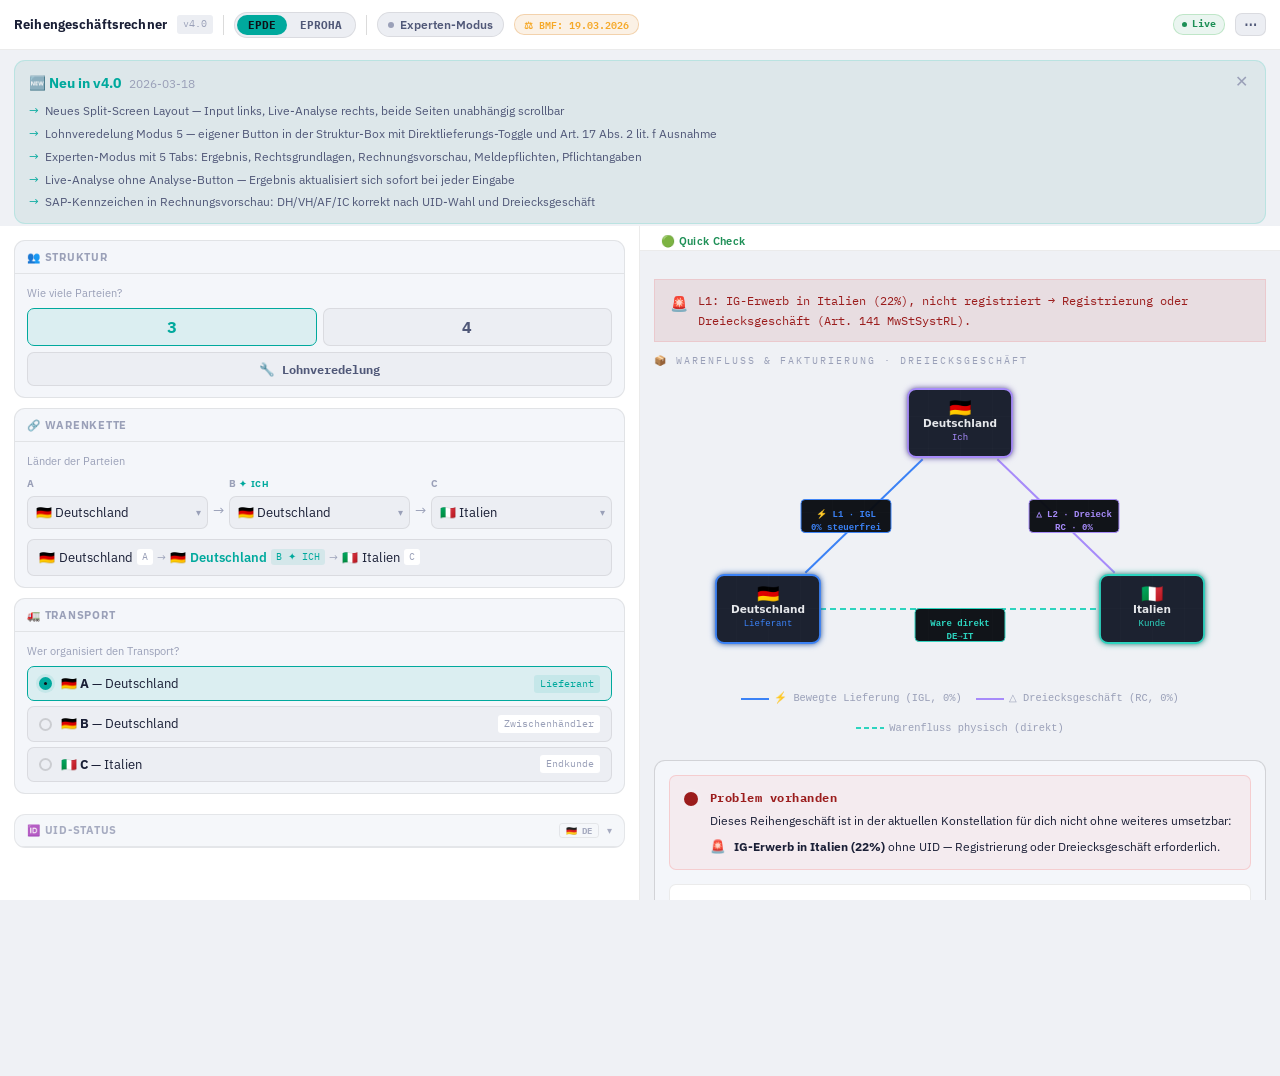
==== commit 4a443fcb: "feat: Quick Check Tab — Phase 1 (3-Parteien-Modus)" ====
--- a/eu-vat-reihengeschaeftrechner/index.html
+++ b/eu-vat-reihengeschaeftrechner/index.html
@@ -186,6 +186,11 @@
   <!-- ══ RIGHT: RESULT ════════════════════════════════════════════════════ -->
   <div class="pane-right">
 
+    <!-- Quick Check Tab (always visible) -->
+    <div class="qc-bar">
+      <button class="tab-btn qc-tab-btn" onclick="switchTab('quickcheck',this);renderQuickCheck()">🟢 Quick Check</button>
+    </div>
+
     <!-- Tab bar (expert mode) -->
     <div class="pane-right-tabs" id="tabBar" style="display:none">
       <button class="tab-btn active" onclick="switchTab('basis',this)" role="tab">📋 Ergebnis</button>
@@ -196,6 +201,7 @@
     </div>
 
     <div class="pane-right-body">
+      <div class="tab-panel" id="tab-quickcheck"></div>
       <div class="tab-panel active" id="tab-basis"></div>
       <div class="tab-panel" id="tab-begrundung"></div>
       <div class="tab-panel" id="tab-invoice"></div>
--- a/eu-vat-reihengeschaeftrechner/assets/styles/app.css
+++ b/eu-vat-reihengeschaeftrechner/assets/styles/app.css
@@ -2301,3 +2301,235 @@
     font-size: 0.76rem;
   }
 }
+
+/* ═══════════════════════════════════════════════════════════════════════
+   SECTION Z · Quick Check Tab
+═══════════════════════════════════════════════════════════════════════ */
+
+/* Always-visible QC tab bar */
+.qc-bar {
+  padding: 8px 10px 0;
+  border-bottom: 1px solid var(--border);
+  background: var(--surface);
+  flex-shrink: 0;
+}
+.qc-tab-btn {
+  color: var(--green);
+  border-color: transparent;
+}
+.qc-tab-btn.active {
+  color: var(--green);
+  border-bottom-color: var(--green);
+  background: var(--green-dim);
+}
+
+/* Scroll wrapper */
+.qc-wrap {
+  padding: 16px 16px 24px;
+  display: flex;
+  flex-direction: column;
+  gap: 14px;
+  font-family: var(--sans);
+}
+
+/* Form */
+.qc-form {
+  background: var(--surface-2);
+  border: 1px solid var(--border);
+  border-radius: var(--r-lg);
+  padding: 14px;
+  display: flex;
+  flex-direction: column;
+  gap: 12px;
+}
+.qc-form-row {
+  display: grid;
+  grid-template-columns: auto 1fr 1fr;
+  gap: 12px;
+  align-items: end;
+}
+.qc-field { display: flex; flex-direction: column; gap: 5px; }
+.qc-label {
+  font-size: 0.68rem;
+  font-weight: 600;
+  text-transform: uppercase;
+  letter-spacing: 0.05em;
+  color: var(--tx-2);
+}
+.qc-select {
+  background: var(--surface-3);
+  border: 1px solid var(--border-md);
+  border-radius: var(--r);
+  color: var(--tx-1);
+  font-size: 0.8rem;
+  padding: 6px 9px;
+  outline: none;
+  cursor: pointer;
+  transition: border-color 0.15s;
+}
+.qc-select:focus { border-color: var(--green); }
+.qc-co-btns { display: flex; gap: 4px; }
+.qc-co-btn {
+  padding: 5px 12px;
+  border-radius: var(--r);
+  border: 1px solid var(--border-md);
+  background: var(--surface-3);
+  color: var(--tx-2);
+  font-size: 0.78rem;
+  font-weight: 600;
+  cursor: pointer;
+  transition: all 0.12s;
+}
+.qc-co-btn.active {
+  background: var(--green-dim);
+  border-color: var(--green);
+  color: var(--green);
+}
+.qc-transport-row {
+  display: flex;
+  align-items: center;
+  gap: 12px;
+  flex-wrap: wrap;
+}
+.qc-radio-label {
+  display: flex;
+  align-items: center;
+  gap: 5px;
+  font-size: 0.8rem;
+  color: var(--tx-1);
+  cursor: pointer;
+}
+.qc-radio-label input { accent-color: var(--green); cursor: pointer; }
+
+/* Divider */
+.qc-divider {
+  height: 1px;
+  background: var(--border);
+}
+
+/* Moving banner */
+.qc-moving-banner {
+  background: var(--green-dim);
+  border: 1px solid var(--teal-b);
+  border-radius: var(--r);
+  padding: 10px 14px;
+  font-size: 0.82rem;
+  color: var(--tx-1);
+  display: flex;
+  flex-wrap: wrap;
+  gap: 6px;
+  align-items: center;
+}
+.qc-moving-reason {
+  color: var(--tx-2);
+  font-size: 0.78rem;
+}
+
+/* Hint boxes */
+.qc-hint {
+  border-radius: var(--r);
+  padding: 8px 12px;
+  font-size: 0.78rem;
+  line-height: 1.5;
+}
+.qc-hint--warn {
+  background: rgba(245,168,39,0.10);
+  border: 1px solid rgba(245,168,39,0.30);
+  color: var(--tx-1);
+}
+
+/* Invoice grid */
+.qc-grid {
+  display: grid;
+  grid-template-columns: 1fr 1fr;
+  gap: 10px;
+}
+.qc-invoice-box {
+  background: var(--surface-2);
+  border: 1px solid var(--border);
+  border-radius: var(--r-lg);
+  padding: 14px;
+  display: flex;
+  flex-direction: column;
+  gap: 7px;
+}
+.qc-invoice-hdr {
+  font-size: 0.65rem;
+  font-weight: 700;
+  text-transform: uppercase;
+  letter-spacing: 0.07em;
+  color: var(--tx-3);
+}
+.qc-invoice-sub {
+  font-size: 0.7rem;
+  color: var(--tx-2);
+}
+.qc-invoice-title {
+  font-size: 0.82rem;
+  font-weight: 600;
+  color: var(--tx-1);
+  line-height: 1.35;
+}
+.qc-invoice-tax {
+  font-size: 0.78rem;
+  color: var(--tx-2);
+}
+.qc-sap-row {
+  display: flex;
+  align-items: center;
+  gap: 6px;
+  font-size: 0.75rem;
+  color: var(--tx-2);
+}
+.qc-sap-badge {
+  background: var(--sap-badge-bg);
+  color: var(--sap-badge-color);
+  border: 1px solid var(--sap-badge-border);
+  border-radius: 4px;
+  padding: 2px 7px;
+  font-family: var(--mono);
+  font-size: 0.75rem;
+  font-weight: 600;
+  cursor: default;
+}
+.qc-sap-note {
+  font-size: 0.72rem;
+  color: var(--tx-2);
+  font-style: italic;
+}
+.qc-reqs {
+  margin: 0;
+  padding: 0 0 0 14px;
+  font-size: 0.73rem;
+  color: var(--tx-2);
+  line-height: 1.7;
+}
+
+/* Hints box */
+.qc-hints-box {
+  background: var(--surface-2);
+  border: 1px solid var(--border);
+  border-radius: var(--r-lg);
+  padding: 12px 14px;
+}
+.qc-hints-hdr {
+  font-size: 0.75rem;
+  font-weight: 600;
+  color: var(--tx-2);
+  margin-bottom: 8px;
+  text-transform: uppercase;
+  letter-spacing: 0.05em;
+}
+.qc-hints-list {
+  margin: 0;
+  padding: 0 0 0 14px;
+  font-size: 0.78rem;
+  color: var(--tx-1);
+  line-height: 1.9;
+}
+
+/* Responsive: stack on mobile */
+@media (max-width: 600px) {
+  .qc-form-row { grid-template-columns: 1fr; }
+  .qc-grid     { grid-template-columns: 1fr; }
+}
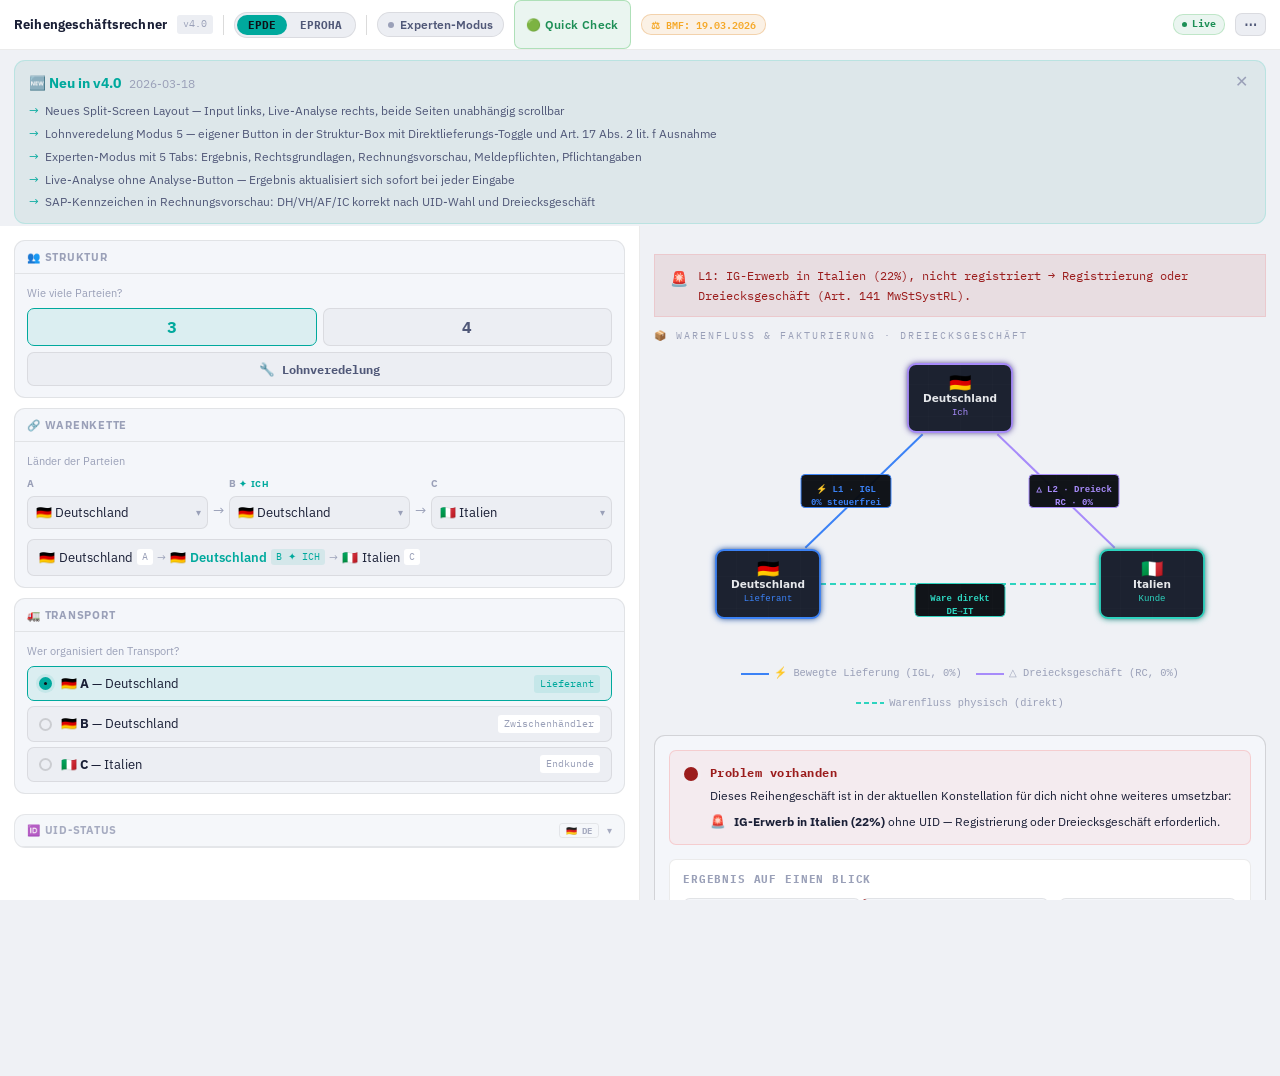
==== commit fafb1028: "fix: Quick Check — dep=dest Inland-Fix, dep-UID SAP-Code, QC-Button im Header" ====
--- a/eu-vat-reihengeschaeftrechner/index.html
+++ b/eu-vat-reihengeschaeftrechner/index.html
@@ -29,6 +29,7 @@
   <button class="expert-toggle" id="expertToggle" onclick="toggleExpert()">
     <span class="expert-dot"></span>Experten-Modus
   </button>
+  <button class="tab-btn qc-header-btn" onclick="switchTab('quickcheck',this);renderQuickCheck()">🟢 Quick Check</button>
   <span class="bmf-pill" id="bmfPill" title="BMF-Abgleich Quellenstand">⚖ BMF: …</span>
   <div class="h-spacer"></div>
   <div class="live-badge"><span class="live-dot"></span>Live</div>
@@ -186,9 +187,9 @@
   <!-- ══ RIGHT: RESULT ════════════════════════════════════════════════════ -->
   <div class="pane-right">
 
-    <!-- Quick Check Tab (always visible) -->
-    <div class="qc-bar">
-      <button class="tab-btn qc-tab-btn" onclick="switchTab('quickcheck',this);renderQuickCheck()">🟢 Quick Check</button>
+    <!-- Back-bar for Quick Check (non-expert mode) -->
+    <div class="qc-bar" id="qcBackBar" style="display:none">
+      <button class="tab-btn active" id="qcBasisBtn" onclick="switchTab('basis',this);document.getElementById('qcBackBar').style.display='none'">← Ergebnis</button>
     </div>
 
     <!-- Tab bar (expert mode) -->
--- a/eu-vat-reihengeschaeftrechner/assets/styles/app.css
+++ b/eu-vat-reihengeschaeftrechner/assets/styles/app.css
@@ -2306,21 +2306,35 @@
    SECTION Z · Quick Check Tab
 ═══════════════════════════════════════════════════════════════════════ */
 
-/* Always-visible QC tab bar */
+/* QC Header Button */
+.qc-header-btn {
+  padding: 5px 11px;
+  border-radius: var(--r);
+  border: 1px solid rgba(63,185,80,0.35);
+  background: var(--green-dim);
+  color: var(--green);
+  font-size: 0.75rem;
+  font-weight: 600;
+  cursor: pointer;
+  white-space: nowrap;
+  transition: all 0.12s;
+  line-height: 1;
+}
+.qc-header-btn:hover { background: rgba(63,185,80,0.18); }
+.qc-header-btn.active {
+  background: var(--green);
+  color: #fff;
+  border-color: var(--green);
+}
+
+/* Back bar (non-expert mode) */
 .qc-bar {
-  padding: 8px 10px 0;
+  padding: 6px 10px;
   border-bottom: 1px solid var(--border);
   background: var(--surface);
   flex-shrink: 0;
-}
-.qc-tab-btn {
-  color: var(--green);
-  border-color: transparent;
-}
-.qc-tab-btn.active {
-  color: var(--green);
-  border-bottom-color: var(--green);
-  background: var(--green-dim);
+  align-items: center;
+  gap: 6px;
 }
 
 /* Scroll wrapper */
